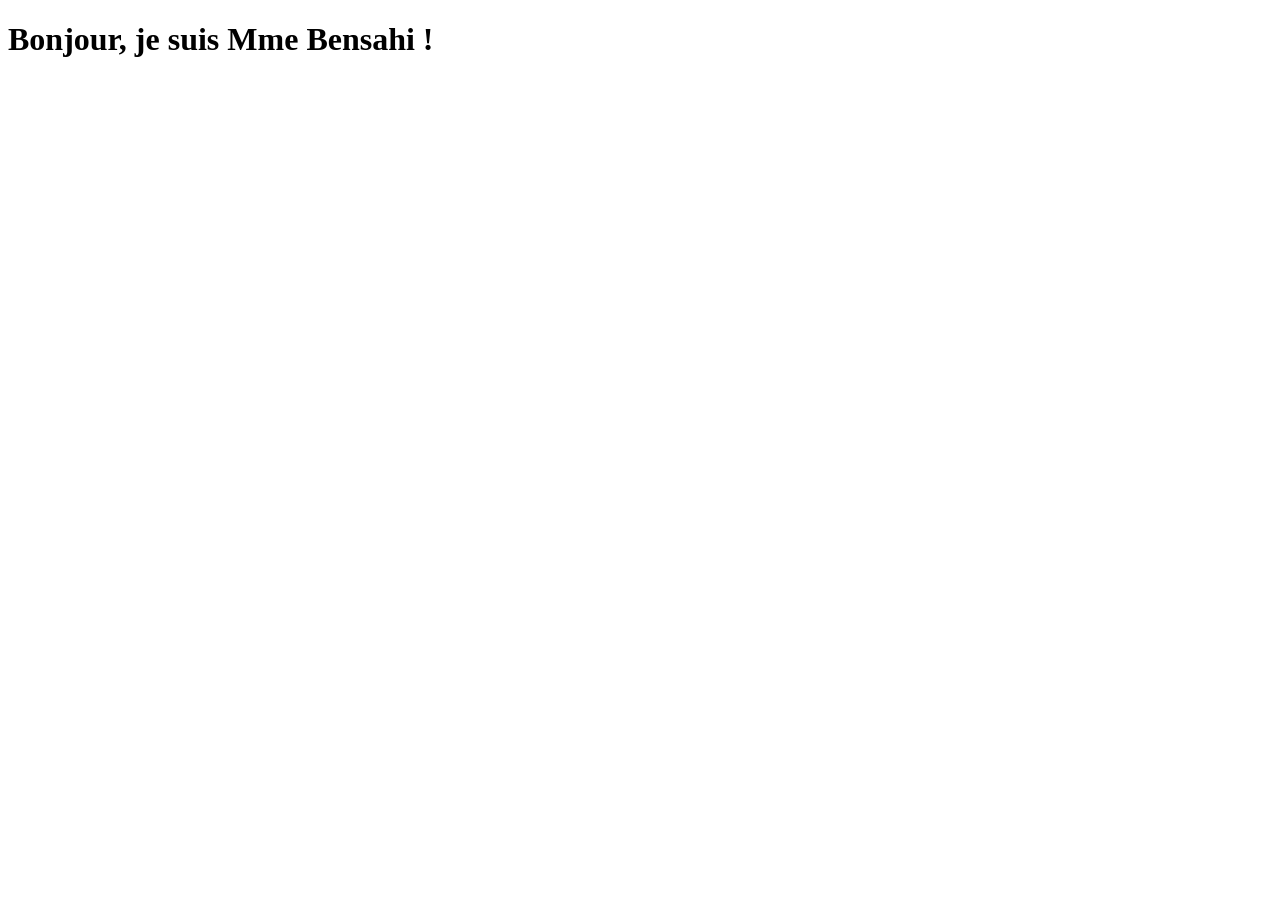
==== index.html @ b31da46d "Ajout du squelette HTML" ====
<!DOCTYPE html>
<html lang="fr">
<head>
    <meta charset="UTF-8">
    <link rel="stylesheet" href="style.css">
    <meta name="viewport" content="width=device-width, initial-scale=1.0">
    <title>Cabinet professeur Bensahi</title>
</head>
<body>
    
    <h1>Bonjour, je suis Mme Bensahi !</h1>

</body>
</html>
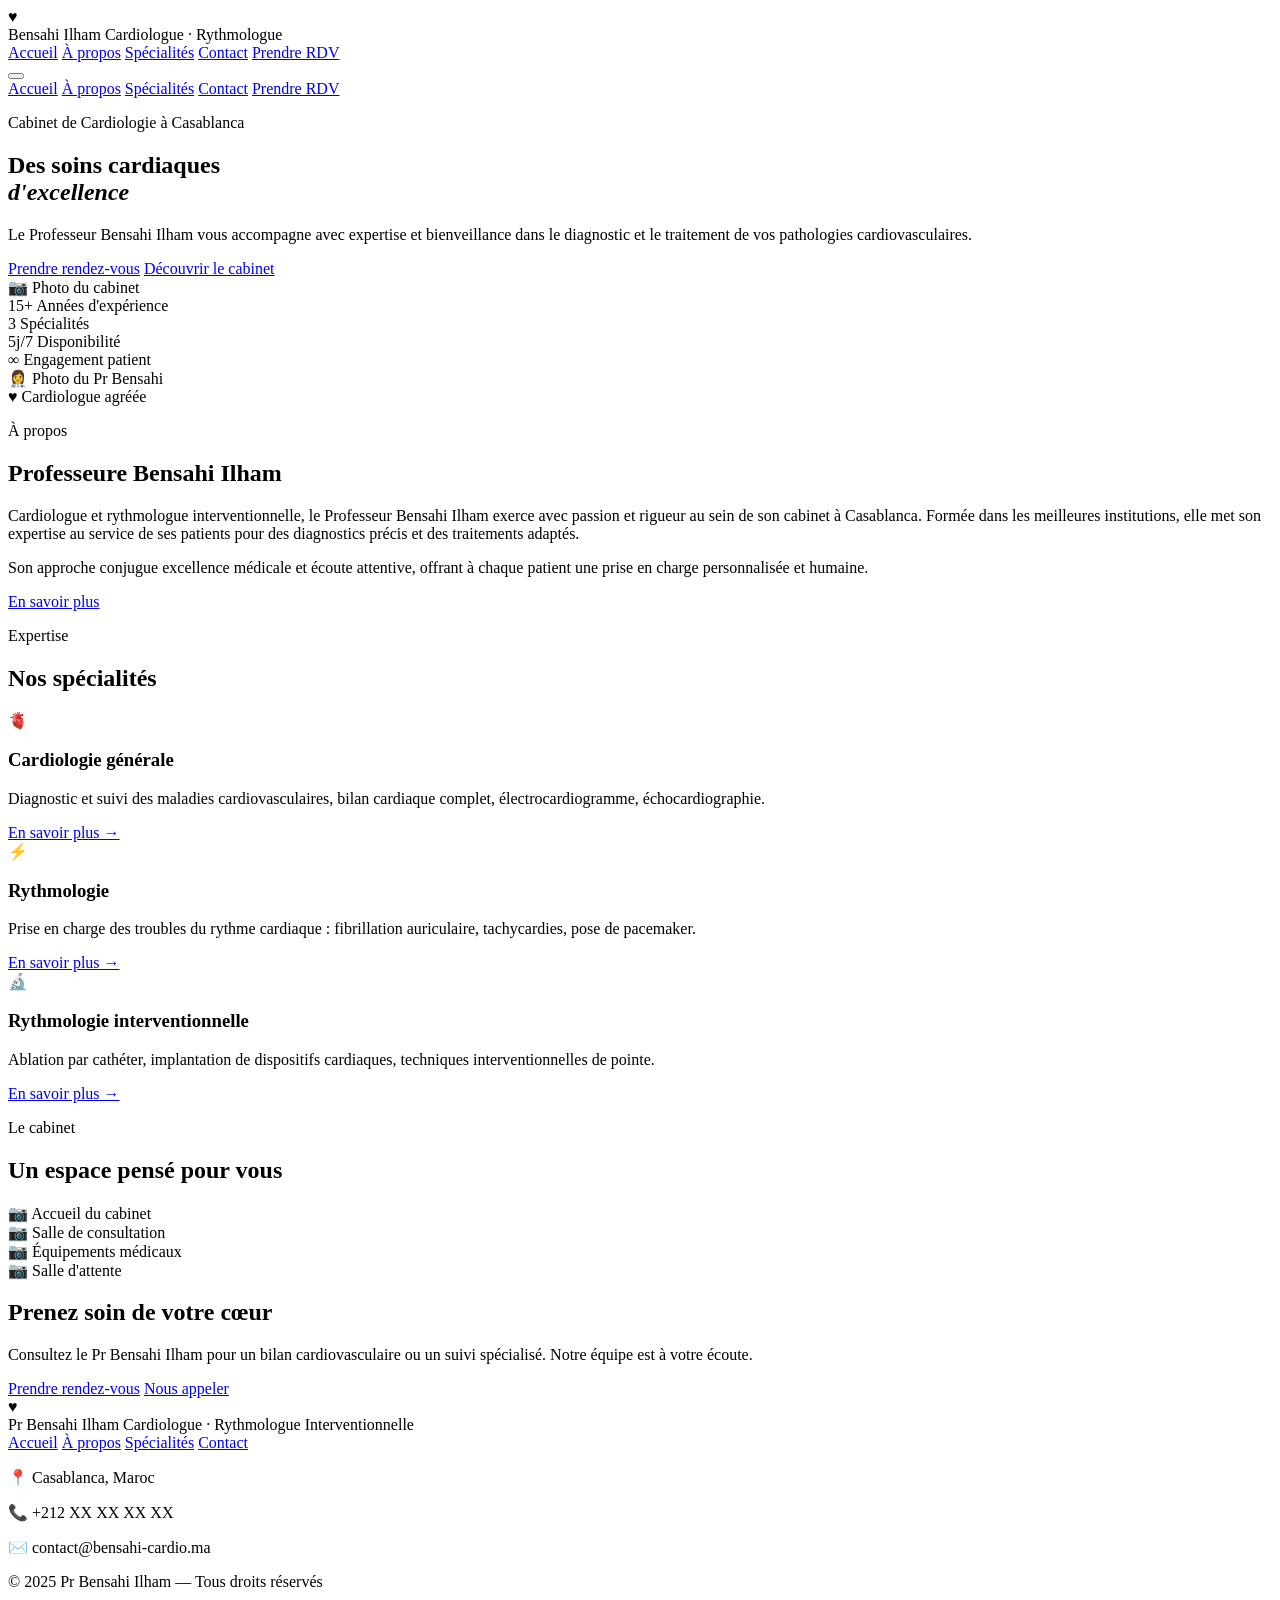
==== commit 1ed05570: "Création complète du HTML" ====
--- a/index.html
+++ b/index.html
@@ -2,13 +2,193 @@
 <html lang="fr">
 <head>
     <meta charset="UTF-8">
+    <meta name="viewport" content="width=device-width, initial-scale=1.0">
+    <title>Bensahi Ilham — Cardiologue Rythmologue</title>
     <link rel="stylesheet" href="style.css">
-    <meta name="viewport" content="width=device-width, initial-scale=1.0">
-    <title>Cabinet professeur Bensahi</title>
+    <link href="https://fonts.googleapis.com/css2?family=Cormorant+Garamond:wght@300;400;500;600&family=Inter:wght@300;400;500&display=swap" rel="stylesheet">
 </head>
 <body>
-    
-    <h1>Bonjour, je suis Mme Bensahi !</h1>
 
+    <header class="header" id="header">
+        <div class="nav-container">
+            <div class="logo">
+                <span class="logo-icon">♥</span>
+                <div class="logo-text">
+                    <span class="logo-title">Bensahi Ilham</span>
+                    <span class="logo-subtitle">Cardiologue · Rythmologue</span>
+                </div>
+            </div>
+            <nav class="nav">
+                <a href="index.html" class="nav-link active">Accueil</a>
+                <a href="a-propos.html" class="nav-link">À propos</a>
+                <a href="specialites.html" class="nav-link">Spécialités</a>
+                <a href="contact.html" class="nav-link">Contact</a>
+                <a href="contact.html" class="nav-btn">Prendre RDV</a>
+            </nav>
+            <button class="burger" id="burger" aria-label="Menu">
+                <span></span><span></span><span></span>
+            </button>
+        </div>
+        <div class="mobile-menu" id="mobileMenu">
+            <a href="index.html" class="mobile-link">Accueil</a>
+            <a href="a-propos.html" class="mobile-link">À propos</a>
+            <a href="specialites.html" class="mobile-link">Spécialités</a>
+            <a href="contact.html" class="mobile-link">Contact</a>
+            <a href="contact.html" class="mobile-link mobile-rdv">Prendre RDV</a>
+        </div>
+    </header>
+
+    <section class="hero">
+        <div class="hero-content">
+            <p class="hero-eyebrow">Cabinet de Cardiologie à Casablanca</p>
+            <h1 class="hero-title">Des soins cardiaques<br><em>d'excellence</em></h1>
+            <p class="hero-desc">Le Professeur Bensahi Ilham vous accompagne avec expertise et bienveillance dans le diagnostic et le traitement de vos pathologies cardiovasculaires.</p>
+            <div class="hero-actions">
+                <a href="contact.html" class="btn-primary">Prendre rendez-vous</a>
+                <a href="a-propos.html" class="btn-secondary">Découvrir le cabinet</a>
+            </div>
+        </div>
+        <div class="hero-visual">
+            <div class="img-placeholder hero-placeholder">
+                <span class="placeholder-icon">📷</span>
+                <span>Photo du cabinet</span>
+            </div>
+        </div>
+    </section>
+
+    <section class="stats">
+        <div class="stats-container">
+            <div class="stat-item">
+                <span class="stat-number">15+</span>
+                <span class="stat-label">Années d'expérience</span>
+            </div>
+            <div class="stat-divider"></div>
+            <div class="stat-item">
+                <span class="stat-number">3</span>
+                <span class="stat-label">Spécialités</span>
+            </div>
+            <div class="stat-divider"></div>
+            <div class="stat-item">
+                <span class="stat-number">5j/7</span>
+                <span class="stat-label">Disponibilité</span>
+            </div>
+            <div class="stat-divider"></div>
+            <div class="stat-item">
+                <span class="stat-number">∞</span>
+                <span class="stat-label">Engagement patient</span>
+            </div>
+        </div>
+    </section>
+
+    <section class="about-preview">
+        <div class="about-img">
+            <div class="img-placeholder portrait-placeholder">
+                <span class="placeholder-icon">👩‍⚕️</span>
+                <span>Photo du Pr Bensahi</span>
+            </div>
+            <div class="about-badge">
+                <span class="badge-icon">♥</span>
+                <span>Cardiologue agréée</span>
+            </div>
+        </div>
+        <div class="about-content">
+            <p class="section-eyebrow">À propos</p>
+            <h2 class="section-title">Professeure Bensahi Ilham</h2>
+            <p class="about-text">Cardiologue et rythmologue interventionnelle, le Professeur Bensahi Ilham exerce avec passion et rigueur au sein de son cabinet à Casablanca. Formée dans les meilleures institutions, elle met son expertise au service de ses patients pour des diagnostics précis et des traitements adaptés.</p>
+            <p class="about-text">Son approche conjugue excellence médicale et écoute attentive, offrant à chaque patient une prise en charge personnalisée et humaine.</p>
+            <a href="a-propos.html" class="btn-primary">En savoir plus</a>
+        </div>
+    </section>
+
+    <section class="specialites-preview">
+        <div class="section-header">
+            <p class="section-eyebrow">Expertise</p>
+            <h2 class="section-title">Nos spécialités</h2>
+        </div>
+        <div class="cards-grid">
+            <div class="card">
+                <div class="card-icon">🫀</div>
+                <h3 class="card-title">Cardiologie générale</h3>
+                <p class="card-text">Diagnostic et suivi des maladies cardiovasculaires, bilan cardiaque complet, électrocardiogramme, échocardiographie.</p>
+                <a href="specialites.html" class="card-link">En savoir plus →</a>
+            </div>
+            <div class="card card-featured">
+                <div class="card-icon">⚡</div>
+                <h3 class="card-title">Rythmologie</h3>
+                <p class="card-text">Prise en charge des troubles du rythme cardiaque : fibrillation auriculaire, tachycardies, pose de pacemaker.</p>
+                <a href="specialites.html" class="card-link">En savoir plus →</a>
+            </div>
+            <div class="card">
+                <div class="card-icon">🔬</div>
+                <h3 class="card-title">Rythmologie interventionnelle</h3>
+                <p class="card-text">Ablation par cathéter, implantation de dispositifs cardiaques, techniques interventionnelles de pointe.</p>
+                <a href="specialites.html" class="card-link">En savoir plus →</a>
+            </div>
+        </div>
+    </section>
+
+    <section class="galerie">
+        <div class="section-header">
+            <p class="section-eyebrow">Le cabinet</p>
+            <h2 class="section-title">Un espace pensé pour vous</h2>
+        </div>
+        <div class="galerie-grid">
+            <div class="img-placeholder gal-main">
+                <span class="placeholder-icon">📷</span>
+                <span>Accueil du cabinet</span>
+            </div>
+            <div class="img-placeholder gal-small">
+                <span class="placeholder-icon">📷</span>
+                <span>Salle de consultation</span>
+            </div>
+            <div class="img-placeholder gal-small">
+                <span class="placeholder-icon">📷</span>
+                <span>Équipements médicaux</span>
+            </div>
+            <div class="img-placeholder gal-small">
+                <span class="placeholder-icon">📷</span>
+                <span>Salle d'attente</span>
+            </div>
+        </div>
+    </section>
+
+    <section class="cta-section">
+        <div class="cta-content">
+            <h2 class="cta-title">Prenez soin de votre cœur</h2>
+            <p class="cta-text">Consultez le Pr Bensahi Ilham pour un bilan cardiovasculaire ou un suivi spécialisé. Notre équipe est à votre écoute.</p>
+            <div class="cta-actions">
+                <a href="contact.html" class="btn-primary">Prendre rendez-vous</a>
+                <a href="tel:+212XXXXXXXX" class="btn-outline">Nous appeler</a>
+            </div>
+        </div>
+    </section>
+
+    <footer class="footer">
+        <div class="footer-container">
+            <div class="footer-brand">
+                <span class="logo-icon">♥</span>
+                <div>
+                    <span class="footer-title">Pr Bensahi Ilham</span>
+                    <span class="footer-subtitle">Cardiologue · Rythmologue Interventionnelle</span>
+                </div>
+            </div>
+            <div class="footer-links">
+                <a href="index.html">Accueil</a>
+                <a href="a-propos.html">À propos</a>
+                <a href="specialites.html">Spécialités</a>
+                <a href="contact.html">Contact</a>
+            </div>
+            <div class="footer-contact">
+                <p>📍 Casablanca, Maroc</p>
+                <p>📞 +212 XX XX XX XX</p>
+                <p>✉️ contact@bensahi-cardio.ma</p>
+            </div>
+        </div>
+        <div class="footer-bottom">
+            <p>© 2025 Pr Bensahi Ilham — Tous droits réservés</p>
+        </div>
+    </footer>
+
+    <script src="script.js"></script>
 </body>
 </html>
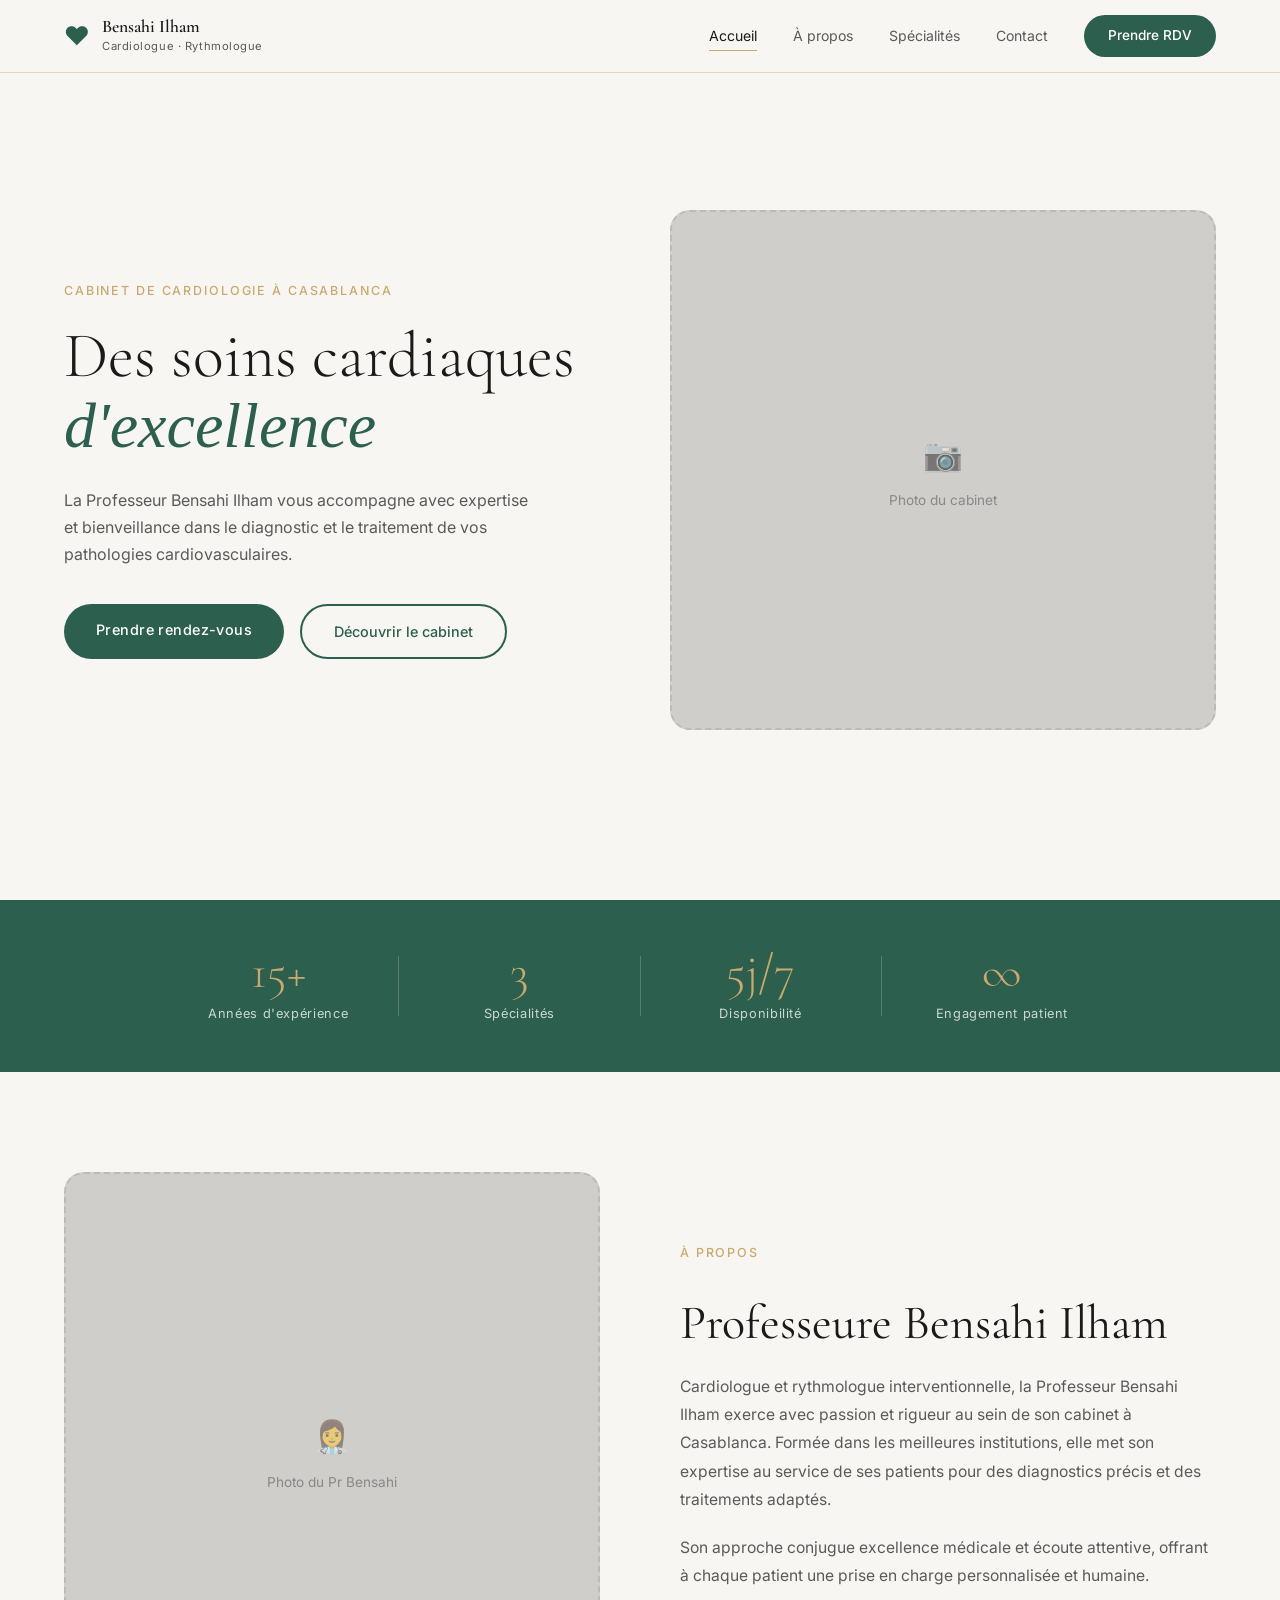
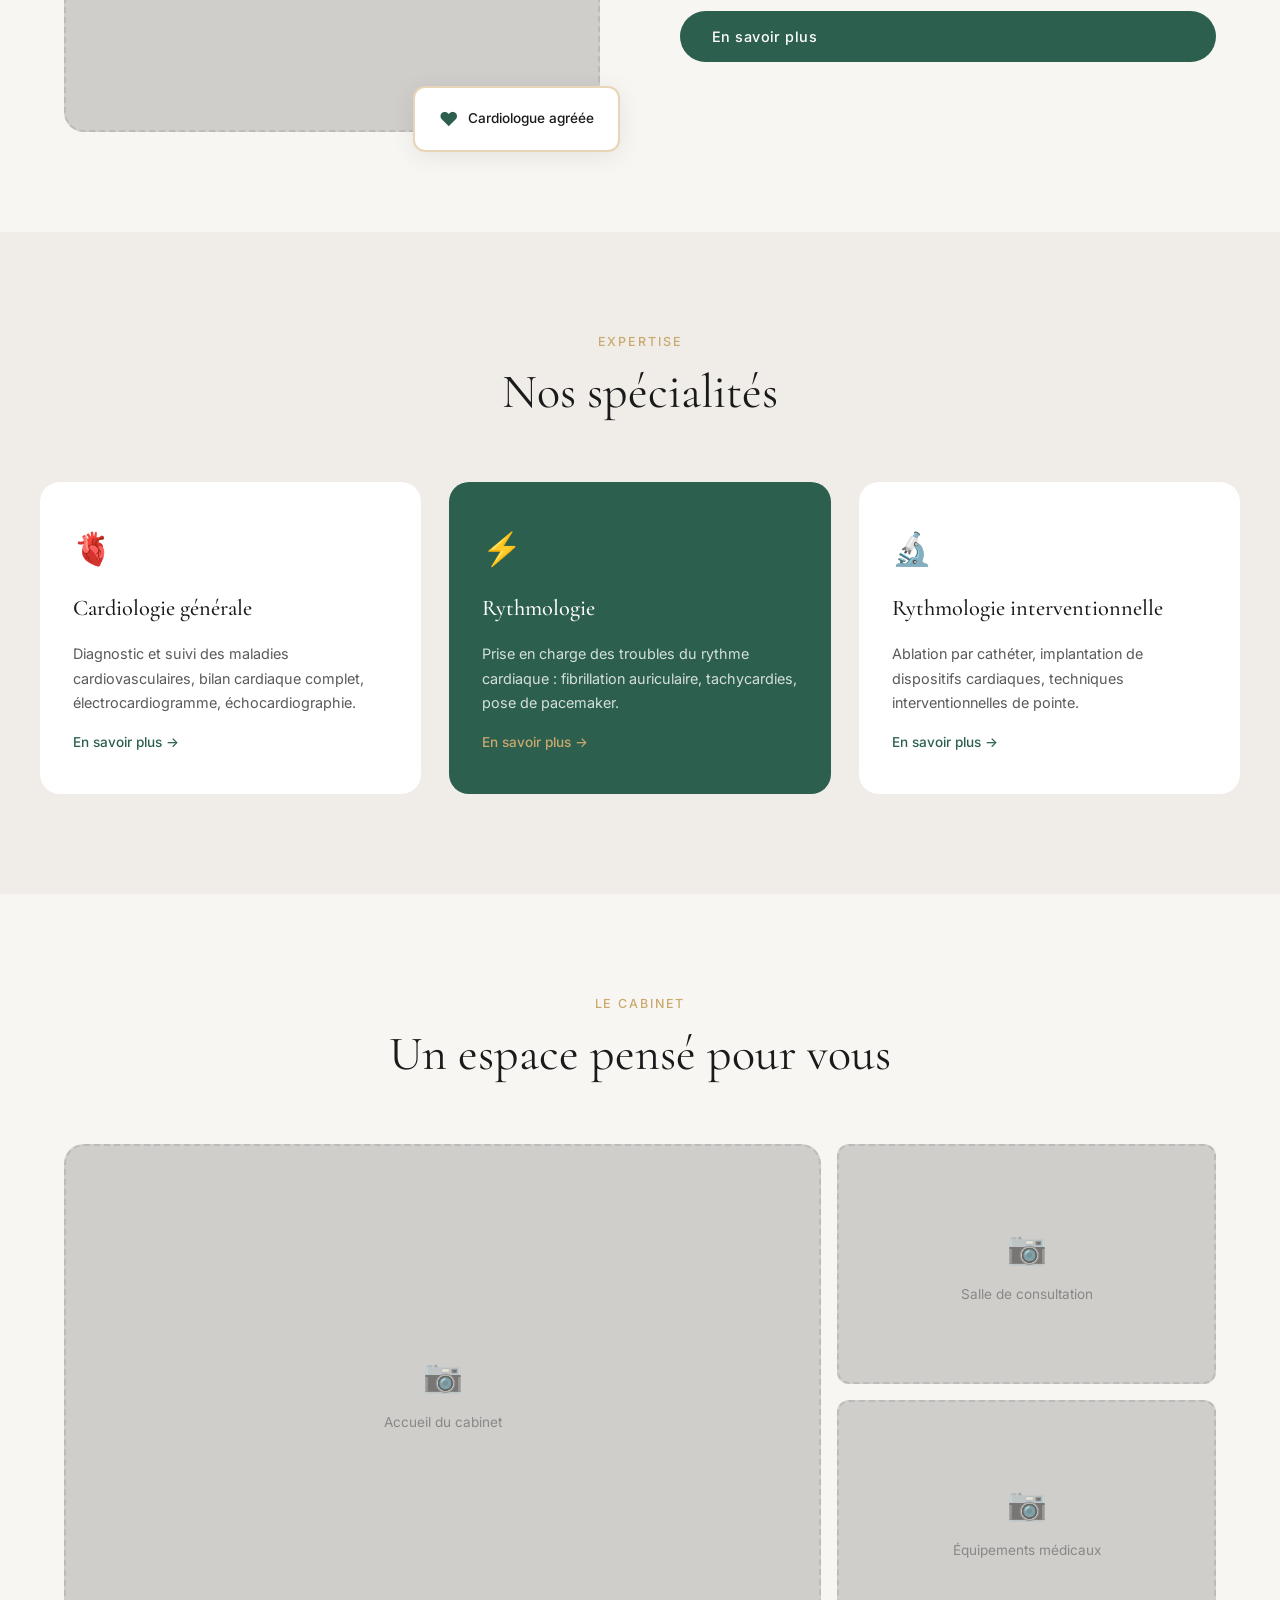
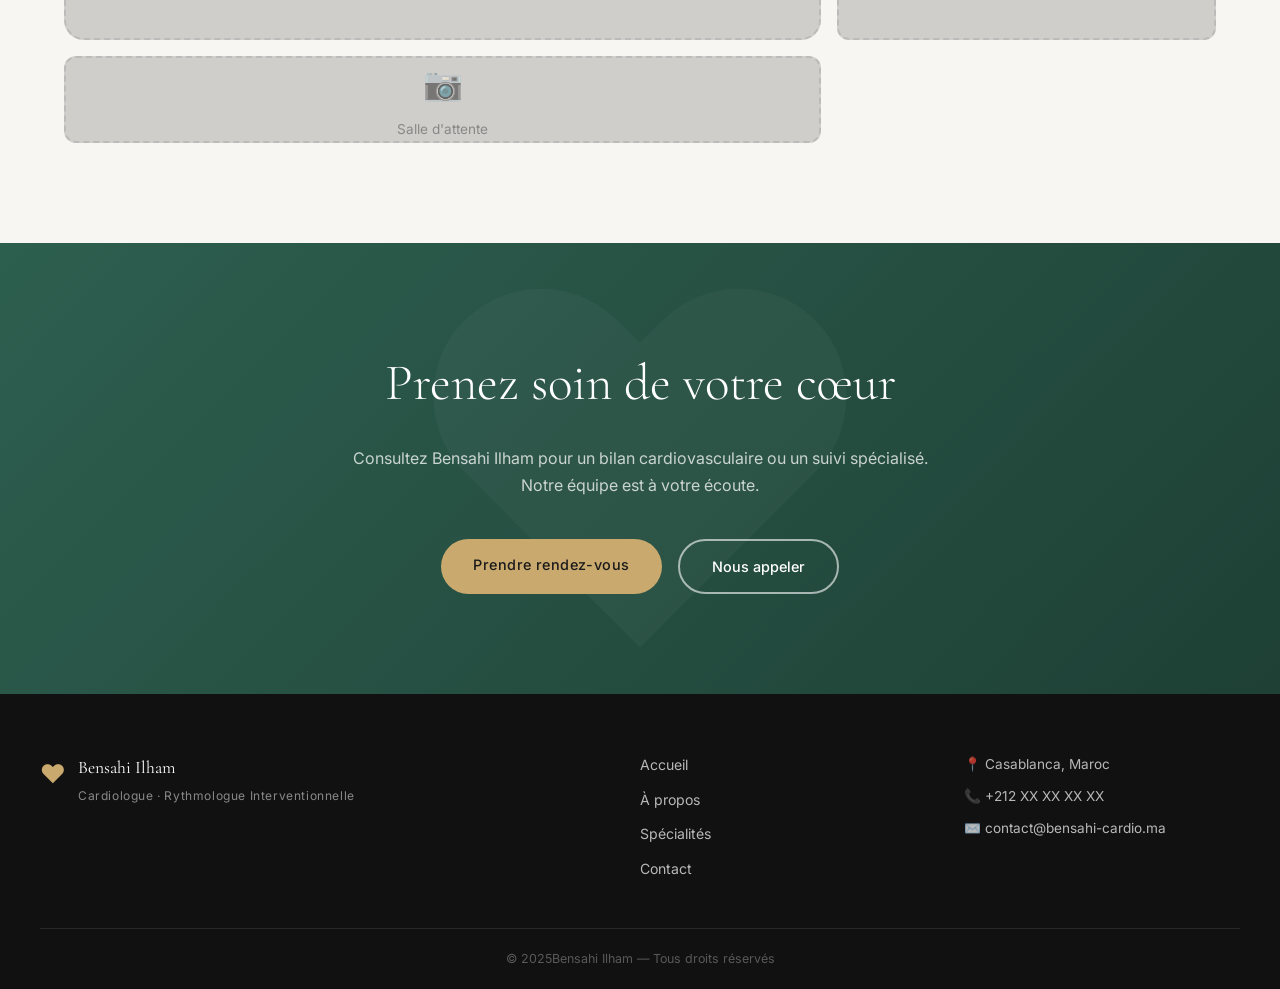
==== commit 2b9426e4: "Correction des fautes" ====
--- a/index.html
+++ b/index.html
@@ -42,7 +42,7 @@
         <div class="hero-content">
             <p class="hero-eyebrow">Cabinet de Cardiologie à Casablanca</p>
             <h1 class="hero-title">Des soins cardiaques<br><em>d'excellence</em></h1>
-            <p class="hero-desc">Le Professeur Bensahi Ilham vous accompagne avec expertise et bienveillance dans le diagnostic et le traitement de vos pathologies cardiovasculaires.</p>
+            <p class="hero-desc">La Professeur Bensahi Ilham vous accompagne avec expertise et bienveillance dans le diagnostic et le traitement de vos pathologies cardiovasculaires.</p>
             <div class="hero-actions">
                 <a href="contact.html" class="btn-primary">Prendre rendez-vous</a>
                 <a href="a-propos.html" class="btn-secondary">Découvrir le cabinet</a>
@@ -94,7 +94,7 @@
         <div class="about-content">
             <p class="section-eyebrow">À propos</p>
             <h2 class="section-title">Professeure Bensahi Ilham</h2>
-            <p class="about-text">Cardiologue et rythmologue interventionnelle, le Professeur Bensahi Ilham exerce avec passion et rigueur au sein de son cabinet à Casablanca. Formée dans les meilleures institutions, elle met son expertise au service de ses patients pour des diagnostics précis et des traitements adaptés.</p>
+            <p class="about-text">Cardiologue et rythmologue interventionnelle, la Professeur Bensahi Ilham exerce avec passion et rigueur au sein de son cabinet à Casablanca. Formée dans les meilleures institutions, elle met son expertise au service de ses patients pour des diagnostics précis et des traitements adaptés.</p>
             <p class="about-text">Son approche conjugue excellence médicale et écoute attentive, offrant à chaque patient une prise en charge personnalisée et humaine.</p>
             <a href="a-propos.html" class="btn-primary">En savoir plus</a>
         </div>
@@ -155,7 +155,7 @@
     <section class="cta-section">
         <div class="cta-content">
             <h2 class="cta-title">Prenez soin de votre cœur</h2>
-            <p class="cta-text">Consultez le Pr Bensahi Ilham pour un bilan cardiovasculaire ou un suivi spécialisé. Notre équipe est à votre écoute.</p>
+            <p class="cta-text">Consultez Bensahi Ilham pour un bilan cardiovasculaire ou un suivi spécialisé. Notre équipe est à votre écoute.</p>
             <div class="cta-actions">
                 <a href="contact.html" class="btn-primary">Prendre rendez-vous</a>
                 <a href="tel:+212XXXXXXXX" class="btn-outline">Nous appeler</a>
@@ -168,7 +168,7 @@
             <div class="footer-brand">
                 <span class="logo-icon">♥</span>
                 <div>
-                    <span class="footer-title">Pr Bensahi Ilham</span>
+                    <span class="footer-title">Bensahi Ilham</span>
                     <span class="footer-subtitle">Cardiologue · Rythmologue Interventionnelle</span>
                 </div>
             </div>
@@ -185,7 +185,7 @@
             </div>
         </div>
         <div class="footer-bottom">
-            <p>© 2025 Pr Bensahi Ilham — Tous droits réservés</p>
+            <p>© 2025Bensahi Ilham — Tous droits réservés</p>
         </div>
     </footer>
 
--- a/style.css
+++ b/style.css
@@ -0,0 +1,784 @@
+:root {
+    --blanc: #F8F6F2;
+    --vert: #2D5F4F;
+    --vert-clair: #3D7A66;
+    --or: #C9A96E;
+    --or-clair: #E8D5B7;
+    --bois: #D4B896;
+    --texte: #1A1A1A;
+    --texte-doux: #5A5A5A;
+    --gris-placeholder: #D0CECA;
+    --blanc-pur: #FFFFFF;
+
+    --font-display: 'Cormorant Garamond', Georgia, serif;
+    --font-body: 'Inter', sans-serif;
+
+    --radius: 12px;
+    --radius-lg: 20px;
+    --shadow: 0 4px 24px rgba(0,0,0,0.08);
+    --shadow-lg: 0 8px 40px rgba(0,0,0,0.12);
+    --transition: 0.3s ease;
+}
+
+*, *::before, *::after {
+    margin: 0;
+    padding: 0;
+    box-sizing: border-box;
+}
+
+html {
+    scroll-behavior: smooth;
+}
+
+body {
+    font-family: var(--font-body);
+    background-color: var(--blanc);
+    color: var(--texte);
+    line-height: 1.6;
+}
+
+a {
+    text-decoration: none;
+    color: inherit;
+}
+
+img {
+    max-width: 100%;
+    display: block;
+}
+
+
+.img-placeholder {
+    background-color: var(--gris-placeholder);
+    display: flex;
+    flex-direction: column;
+    align-items: center;
+    justify-content: center;
+    gap: 10px;
+    color: #888;
+    font-family: var(--font-body);
+    font-size: 0.85rem;
+    border-radius: var(--radius);
+    border: 2px dashed #bbb;
+}
+
+.placeholder-icon {
+    font-size: 2rem;
+    opacity: 0.5;
+}
+
+
+.btn-primary {
+    display: inline-block;
+    background-color: var(--vert);
+    color: var(--blanc-pur);
+    padding: 14px 32px;
+    border-radius: 50px;
+    font-family: var(--font-body);
+    font-size: 0.9rem;
+    font-weight: 500;
+    letter-spacing: 0.03em;
+    transition: background-color var(--transition), transform var(--transition);
+}
+
+.btn-primary:hover {
+    background-color: var(--vert-clair);
+    transform: translateY(-2px);
+}
+
+.btn-secondary {
+    display: inline-block;
+    color: var(--vert);
+    padding: 14px 32px;
+    border-radius: 50px;
+    font-family: var(--font-body);
+    font-size: 0.9rem;
+    font-weight: 500;
+    border: 2px solid var(--vert);
+    transition: all var(--transition);
+}
+
+.btn-secondary:hover {
+    background-color: var(--vert);
+    color: var(--blanc-pur);
+    transform: translateY(-2px);
+}
+
+.btn-outline {
+    display: inline-block;
+    color: var(--blanc-pur);
+    padding: 14px 32px;
+    border-radius: 50px;
+    font-family: var(--font-body);
+    font-size: 0.9rem;
+    font-weight: 500;
+    border: 2px solid rgba(255,255,255,0.6);
+    transition: all var(--transition);
+}
+
+.btn-outline:hover {
+    background-color: rgba(255,255,255,0.15);
+    transform: translateY(-2px);
+}
+
+
+.section-eyebrow {
+    font-family: var(--font-body);
+    font-size: 0.78rem;
+    font-weight: 500;
+    letter-spacing: 0.15em;
+    text-transform: uppercase;
+    color: var(--or);
+    margin-bottom: 12px;
+}
+
+.section-title {
+    font-family: var(--font-display);
+    font-size: clamp(2rem, 4vw, 3rem);
+    font-weight: 400;
+    color: var(--texte);
+    line-height: 1.2;
+}
+
+.section-header {
+    text-align: center;
+    margin-bottom: 60px;
+}
+
+
+.header {
+    position: fixed;
+    top: 0;
+    left: 0;
+    right: 0;
+    z-index: 100;
+    background-color: rgba(248, 246, 242, 0.95);
+    backdrop-filter: blur(10px);
+    border-bottom: 1px solid var(--or-clair);
+    transition: box-shadow var(--transition);
+}
+
+.header.scrolled {
+    box-shadow: var(--shadow);
+}
+
+.nav-container {
+    max-width: 1200px;
+    margin: 0 auto;
+    padding: 0 24px;
+    height: 72px;
+    display: flex;
+    align-items: center;
+    justify-content: space-between;
+}
+
+.logo {
+    display: flex;
+    align-items: center;
+    gap: 12px;
+}
+
+.logo-icon {
+    font-size: 1.6rem;
+    color: var(--vert);
+}
+
+.logo-text {
+    display: flex;
+    flex-direction: column;
+}
+
+.logo-title {
+    font-family: var(--font-display);
+    font-size: 1.1rem;
+    font-weight: 600;
+    color: var(--texte);
+    line-height: 1.2;
+}
+
+.logo-subtitle {
+    font-size: 0.7rem;
+    color: var(--texte-doux);
+    letter-spacing: 0.05em;
+}
+
+.nav {
+    display: flex;
+    align-items: center;
+    gap: 36px;
+}
+
+.nav-link {
+    font-size: 0.88rem;
+    font-weight: 400;
+    color: var(--texte-doux);
+    transition: color var(--transition);
+    position: relative;
+}
+
+.nav-link::after {
+    content: '';
+    position: absolute;
+    bottom: -4px;
+    left: 0;
+    right: 0;
+    height: 1px;
+    background-color: var(--or);
+    transform: scaleX(0);
+    transition: transform var(--transition);
+}
+
+.nav-link:hover,
+.nav-link.active {
+    color: var(--texte);
+}
+
+.nav-link:hover::after,
+.nav-link.active::after {
+    transform: scaleX(1);
+}
+
+.nav-btn {
+    background-color: var(--vert);
+    color: var(--blanc-pur);
+    padding: 10px 24px;
+    border-radius: 50px;
+    font-size: 0.85rem;
+    font-weight: 500;
+    transition: background-color var(--transition);
+}
+
+.nav-btn:hover {
+    background-color: var(--vert-clair);
+}
+
+.burger {
+    display: none;
+    flex-direction: column;
+    gap: 5px;
+    background: none;
+    border: none;
+    cursor: pointer;
+    padding: 4px;
+}
+
+.burger span {
+    display: block;
+    width: 24px;
+    height: 2px;
+    background-color: var(--texte);
+    border-radius: 2px;
+    transition: all var(--transition);
+}
+
+.mobile-menu {
+    display: none;
+    flex-direction: column;
+    padding: 16px 24px 24px;
+    border-top: 1px solid var(--or-clair);
+    background-color: var(--blanc);
+}
+
+.mobile-menu.open {
+    display: flex;
+}
+
+.mobile-link {
+    padding: 14px 0;
+    font-size: 1rem;
+    color: var(--texte);
+    border-bottom: 1px solid var(--or-clair);
+}
+
+.mobile-rdv {
+    margin-top: 16px;
+    background-color: var(--vert);
+    color: var(--blanc-pur) !important;
+    text-align: center;
+    padding: 14px !important;
+    border-radius: 50px;
+    border-bottom: none !important;
+}
+
+
+.hero {
+    min-height: 100vh;
+    padding: 120px 24px 80px;
+    max-width: 1200px;
+    margin: 0 auto;
+    display: grid;
+    grid-template-columns: 1fr 1fr;
+    align-items: center;
+    gap: 60px;
+}
+
+.hero-eyebrow {
+    font-family: var(--font-body);
+    font-size: 0.78rem;
+    font-weight: 500;
+    letter-spacing: 0.15em;
+    text-transform: uppercase;
+    color: var(--or);
+    margin-bottom: 20px;
+}
+
+.hero-title {
+    font-family: var(--font-display);
+    font-size: clamp(2.8rem, 5vw, 4.5rem);
+    font-weight: 300;
+    line-height: 1.1;
+    color: var(--texte);
+    margin-bottom: 24px;
+}
+
+.hero-title em {
+    font-style: italic;
+    color: var(--vert);
+}
+
+.hero-desc {
+    font-size: 1rem;
+    color: var(--texte-doux);
+    line-height: 1.7;
+    max-width: 480px;
+    margin-bottom: 36px;
+}
+
+.hero-actions {
+    display: flex;
+    gap: 16px;
+    flex-wrap: wrap;
+}
+
+.hero-visual {
+    position: relative;
+}
+
+.hero-placeholder {
+    width: 100%;
+    height: 520px;
+    border-radius: var(--radius-lg);
+}
+
+
+.stats {
+    background-color: var(--vert);
+    padding: 48px 24px;
+}
+
+.stats-container {
+    max-width: 900px;
+    margin: 0 auto;
+    display: flex;
+    align-items: center;
+    justify-content: space-between;
+    flex-wrap: wrap;
+    gap: 32px;
+}
+
+.stat-item {
+    display: flex;
+    flex-direction: column;
+    align-items: center;
+    text-align: center;
+    flex: 1;
+    min-width: 120px;
+}
+
+.stat-number {
+    font-family: var(--font-display);
+    font-size: 3rem;
+    font-weight: 300;
+    color: var(--or);
+    line-height: 1;
+}
+
+.stat-label {
+    font-size: 0.8rem;
+    color: rgba(255,255,255,0.75);
+    margin-top: 8px;
+    letter-spacing: 0.05em;
+}
+
+.stat-divider {
+    width: 1px;
+    height: 60px;
+    background-color: rgba(255,255,255,0.2);
+}
+
+
+.about-preview {
+    max-width: 1200px;
+    margin: 100px auto;
+    padding: 0 24px;
+    display: grid;
+    grid-template-columns: 1fr 1fr;
+    align-items: center;
+    gap: 80px;
+}
+
+.about-img {
+    position: relative;
+}
+
+.portrait-placeholder {
+    width: 100%;
+    height: 560px;
+    border-radius: var(--radius-lg);
+}
+
+.about-badge {
+    position: absolute;
+    bottom: -20px;
+    right: -20px;
+    background-color: var(--blanc-pur);
+    border: 2px solid var(--or-clair);
+    border-radius: var(--radius);
+    padding: 16px 24px;
+    display: flex;
+    align-items: center;
+    gap: 10px;
+    box-shadow: var(--shadow);
+    font-size: 0.85rem;
+    font-weight: 500;
+}
+
+.badge-icon {
+    font-size: 1.2rem;
+    color: var(--vert);
+}
+
+.about-content {
+    display: flex;
+    flex-direction: column;
+    gap: 20px;
+}
+
+.about-text {
+    font-size: 0.98rem;
+    color: var(--texte-doux);
+    line-height: 1.8;
+}
+
+
+.specialites-preview {
+    background-color: #F0EDE8;
+    padding: 100px 24px;
+}
+
+.specialites-preview .section-header {
+    max-width: 1200px;
+    margin: 0 auto 60px;
+    text-align: center;
+}
+
+.cards-grid {
+    max-width: 1200px;
+    margin: 0 auto;
+    display: grid;
+    grid-template-columns: repeat(3, 1fr);
+    gap: 28px;
+}
+
+.card {
+    background-color: var(--blanc-pur);
+    border-radius: var(--radius-lg);
+    padding: 40px 32px;
+    display: flex;
+    flex-direction: column;
+    gap: 16px;
+    transition: transform var(--transition), box-shadow var(--transition);
+    border: 1px solid transparent;
+}
+
+.card:hover {
+    transform: translateY(-6px);
+    box-shadow: var(--shadow-lg);
+}
+
+.card-featured {
+    background-color: var(--vert);
+    color: var(--blanc-pur);
+}
+
+.card-featured .card-text {
+    color: rgba(255,255,255,0.8);
+}
+
+.card-featured .card-link {
+    color: var(--or);
+}
+
+.card-icon {
+    font-size: 2rem;
+}
+
+.card-title {
+    font-family: var(--font-display);
+    font-size: 1.4rem;
+    font-weight: 500;
+}
+
+.card-text {
+    font-size: 0.9rem;
+    color: var(--texte-doux);
+    line-height: 1.7;
+    flex: 1;
+}
+
+.card-link {
+    font-size: 0.85rem;
+    font-weight: 500;
+    color: var(--vert);
+    transition: color var(--transition);
+}
+
+.card-link:hover {
+    color: var(--or);
+}
+
+
+.galerie {
+    max-width: 1200px;
+    margin: 100px auto;
+    padding: 0 24px;
+}
+
+.galerie-grid {
+    display: grid;
+    grid-template-columns: 2fr 1fr;
+    grid-template-rows: 240px 240px;
+    gap: 16px;
+}
+
+.gal-main {
+    grid-row: 1 / 3;
+    border-radius: var(--radius-lg);
+}
+
+.gal-small {
+    border-radius: var(--radius);
+}
+
+
+.cta-section {
+    background: linear-gradient(135deg, var(--vert) 0%, #1E4035 100%);
+    padding: 100px 24px;
+    text-align: center;
+    position: relative;
+    overflow: hidden;
+}
+
+.cta-section::before {
+    content: '♥';
+    position: absolute;
+    font-size: 30rem;
+    color: rgba(255,255,255,0.03);
+    top: 50%;
+    left: 50%;
+    transform: translate(-50%, -50%);
+    pointer-events: none;
+}
+
+.cta-content {
+    position: relative;
+    max-width: 600px;
+    margin: 0 auto;
+}
+
+.cta-title {
+    font-family: var(--font-display);
+    font-size: clamp(2rem, 4vw, 3.2rem);
+    font-weight: 300;
+    color: var(--blanc-pur);
+    margin-bottom: 20px;
+}
+
+.cta-text {
+    font-size: 1rem;
+    color: rgba(255,255,255,0.75);
+    line-height: 1.7;
+    margin-bottom: 40px;
+}
+
+.cta-actions {
+    display: flex;
+    gap: 16px;
+    justify-content: center;
+    flex-wrap: wrap;
+}
+
+.cta-section .btn-primary {
+    background-color: var(--or);
+    color: var(--texte);
+}
+
+.cta-section .btn-primary:hover {
+    background-color: var(--bois);
+}
+
+
+.footer {
+    background-color: #111;
+    color: rgba(255,255,255,0.7);
+    padding: 60px 24px 0;
+}
+
+.footer-container {
+    max-width: 1200px;
+    margin: 0 auto;
+    display: grid;
+    grid-template-columns: 2fr 1fr 1fr;
+    gap: 48px;
+    padding-bottom: 48px;
+    border-bottom: 1px solid rgba(255,255,255,0.1);
+}
+
+.footer-brand {
+    display: flex;
+    align-items: flex-start;
+    gap: 12px;
+}
+
+.footer-brand .logo-icon {
+    font-size: 1.6rem;
+    color: var(--or);
+}
+
+.footer-title {
+    display: block;
+    font-family: var(--font-display);
+    font-size: 1.1rem;
+    color: var(--blanc-pur);
+    margin-bottom: 4px;
+}
+
+.footer-subtitle {
+    display: block;
+    font-size: 0.75rem;
+    color: rgba(255,255,255,0.5);
+    letter-spacing: 0.05em;
+}
+
+.footer-links {
+    display: flex;
+    flex-direction: column;
+    gap: 12px;
+}
+
+.footer-links a {
+    font-size: 0.88rem;
+    transition: color var(--transition);
+}
+
+.footer-links a:hover {
+    color: var(--or);
+}
+
+.footer-contact {
+    display: flex;
+    flex-direction: column;
+    gap: 10px;
+    font-size: 0.85rem;
+}
+
+.footer-bottom {
+    max-width: 1200px;
+    margin: 0 auto;
+    padding: 20px 0;
+    font-size: 0.78rem;
+    text-align: center;
+    color: rgba(255,255,255,0.3);
+}
+
+
+.fade-in {
+    opacity: 0;
+    transform: translateY(24px);
+    transition: opacity 0.6s ease, transform 0.6s ease;
+}
+
+.fade-in.visible {
+    opacity: 1;
+    transform: translateY(0);
+}
+
+
+@media (max-width: 992px) {
+    .hero {
+        grid-template-columns: 1fr;
+        min-height: auto;
+        padding-top: 100px;
+        text-align: center;
+    }
+
+    .hero-desc {
+        max-width: 100%;
+    }
+
+    .hero-actions {
+        justify-content: center;
+    }
+
+    .hero-placeholder {
+        height: 320px;
+    }
+
+    .about-preview {
+        grid-template-columns: 1fr;
+        gap: 60px;
+    }
+
+    .portrait-placeholder {
+        height: 360px;
+    }
+
+    .about-badge {
+        right: 20px;
+    }
+
+    .cards-grid {
+        grid-template-columns: 1fr;
+    }
+
+    .galerie-grid {
+        grid-template-columns: 1fr;
+        grid-template-rows: auto;
+    }
+
+    .gal-main {
+        grid-row: auto;
+        height: 280px;
+    }
+
+    .gal-small {
+        height: 200px;
+    }
+
+    .footer-container {
+        grid-template-columns: 1fr;
+        gap: 32px;
+    }
+
+    .stat-divider {
+        display: none;
+    }
+
+    .stats-container {
+        justify-content: center;
+    }
+}
+
+@media (max-width: 768px) {
+    .nav {
+        display: none;
+    }
+
+    .burger {
+        display: flex;
+    }
+
+    .section-title {
+        font-size: 2rem;
+    }
+}
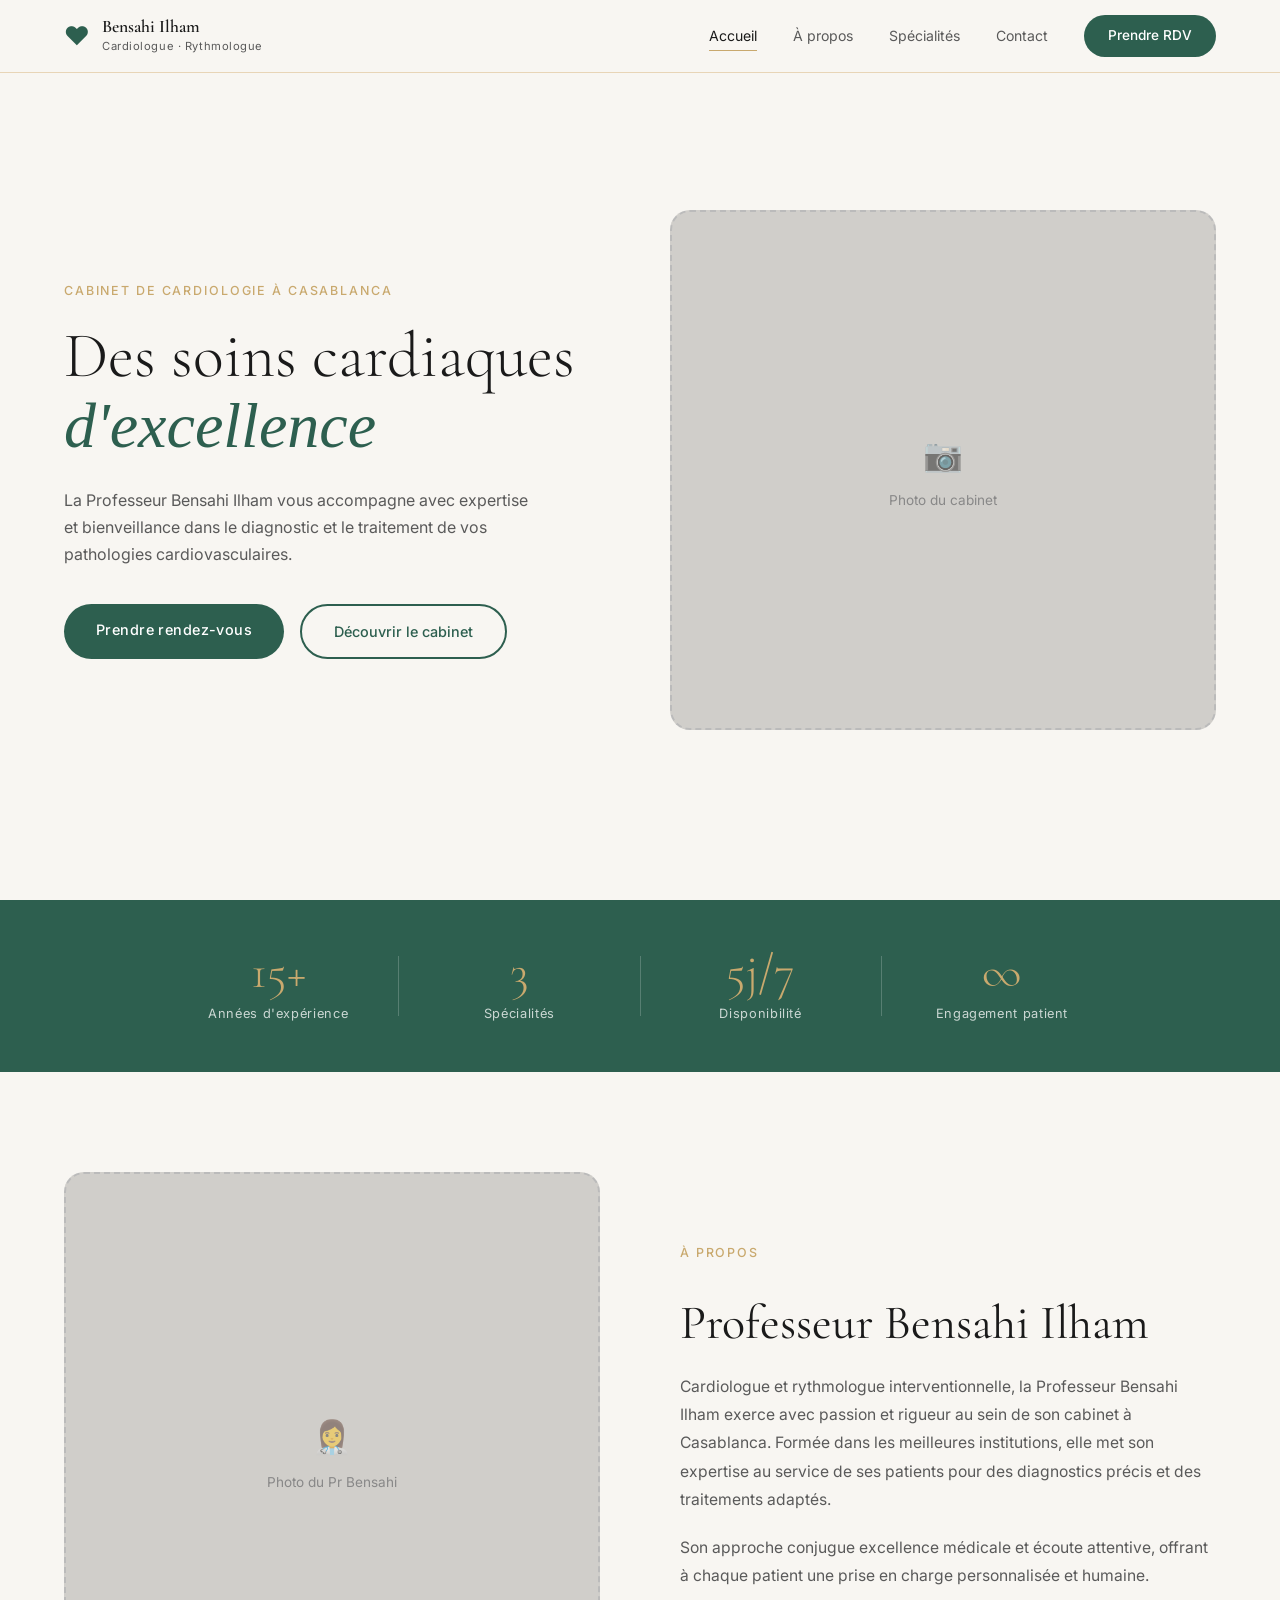
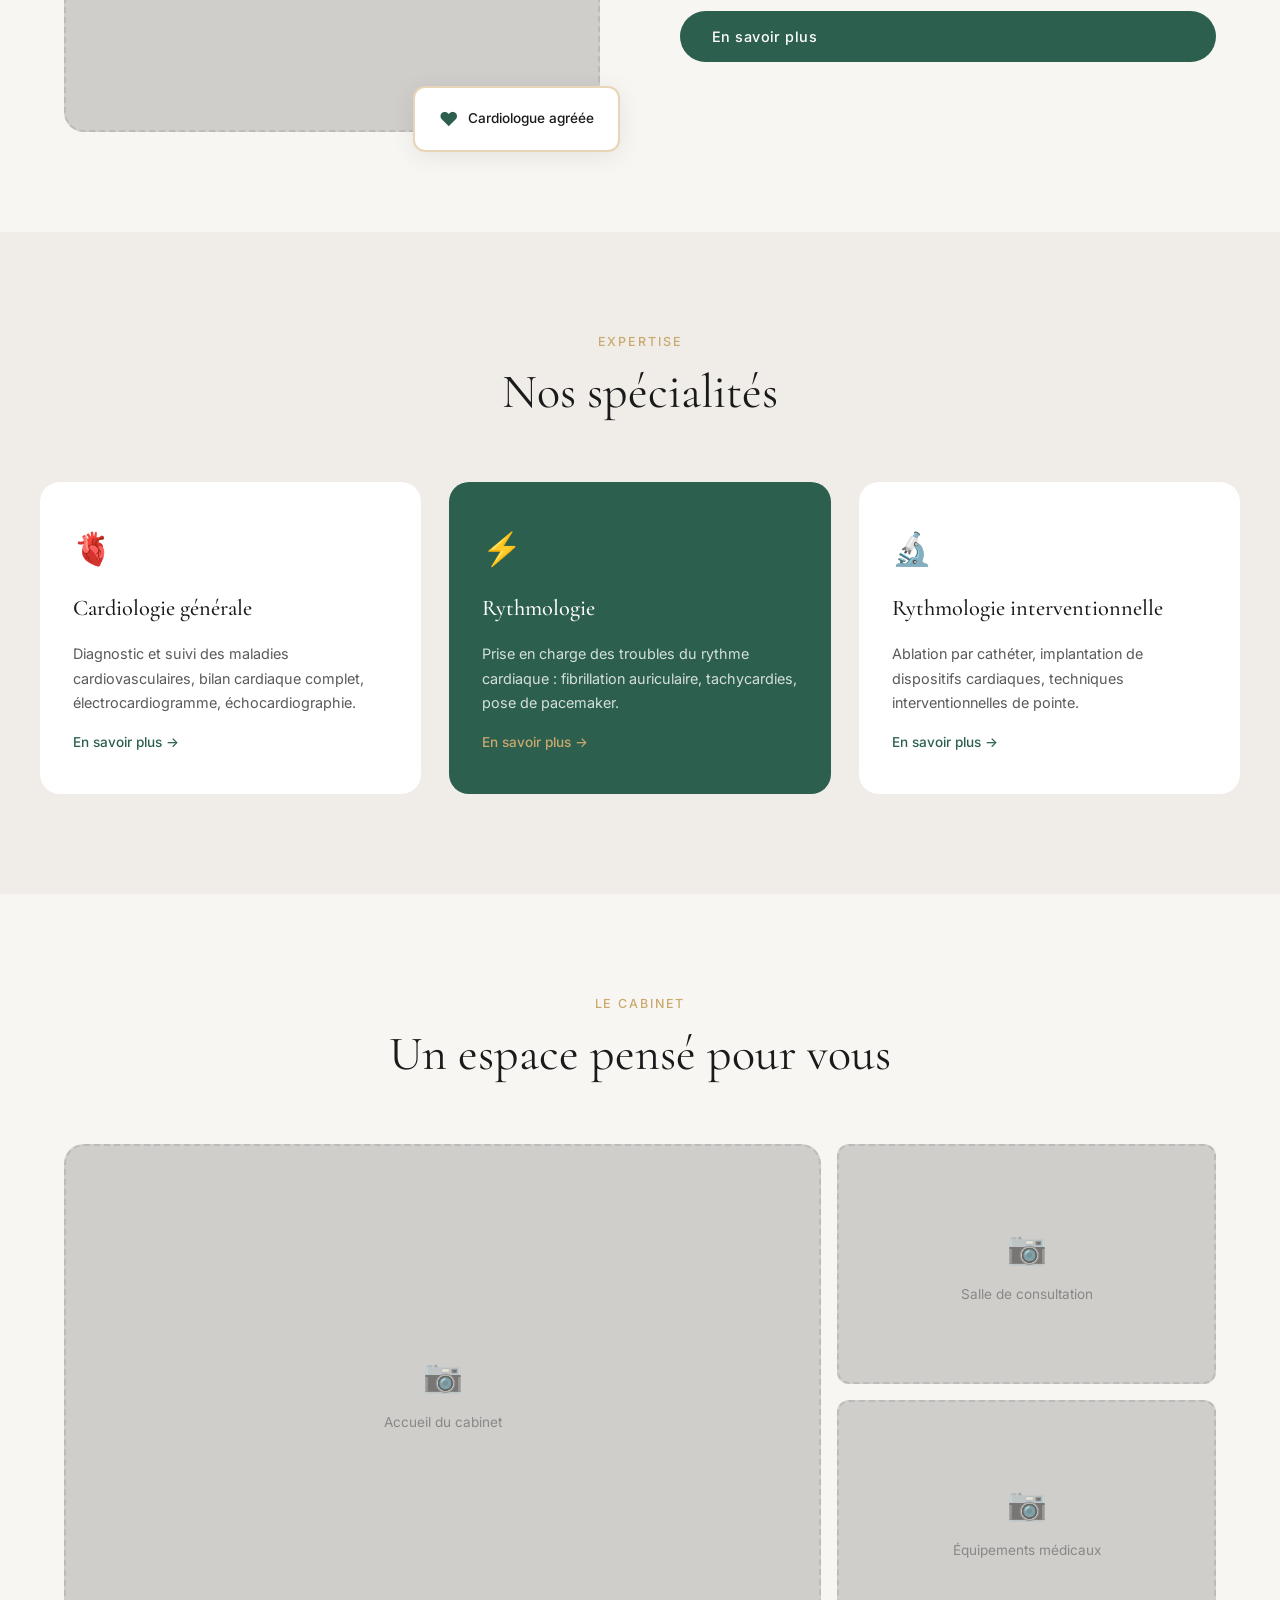
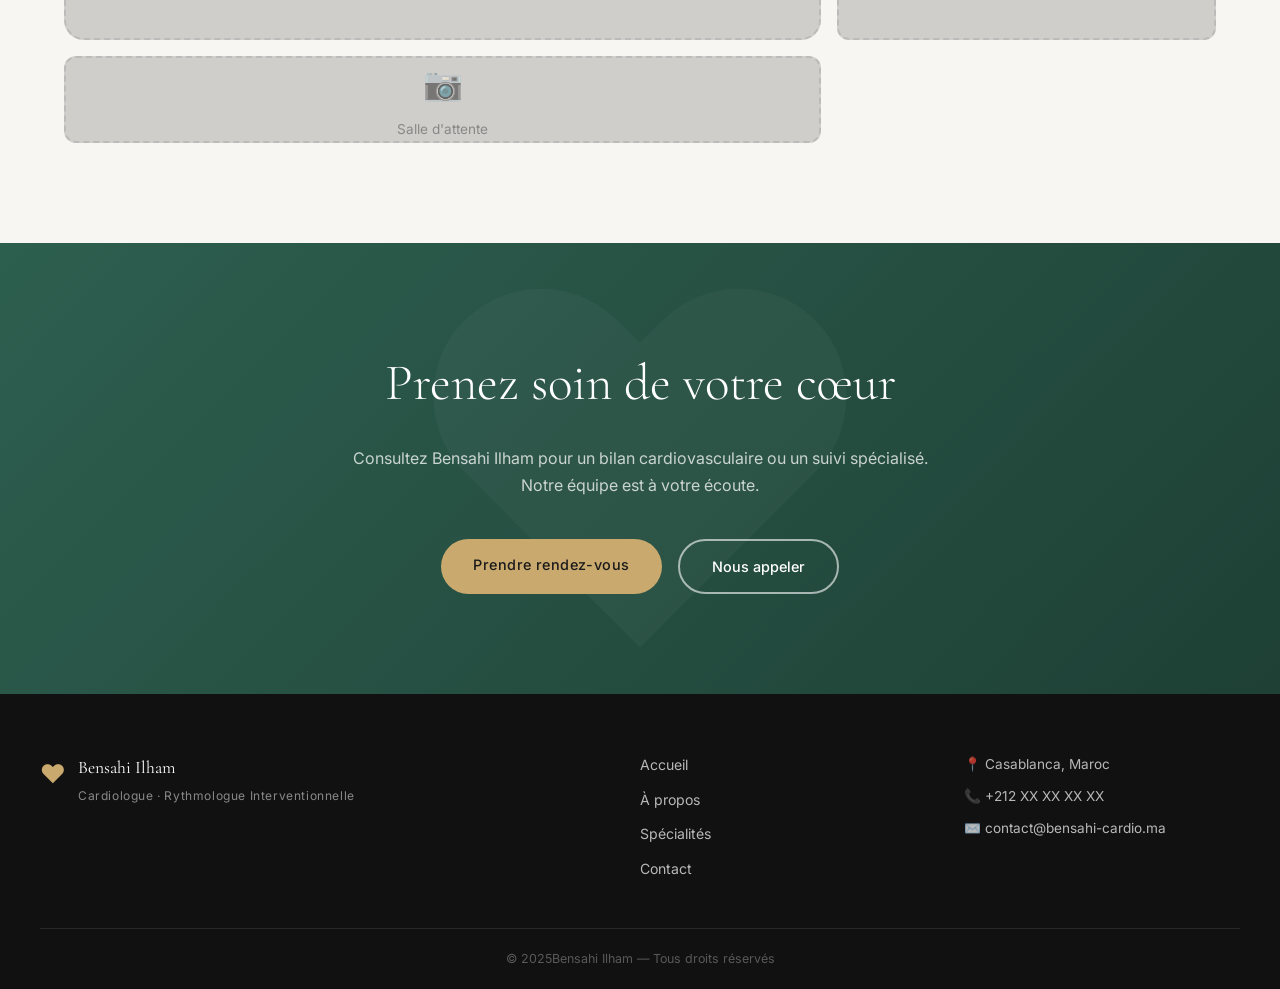
==== commit 45b46bac: "correction de faute" ====
--- a/index.html
+++ b/index.html
@@ -93,7 +93,7 @@
         </div>
         <div class="about-content">
             <p class="section-eyebrow">À propos</p>
-            <h2 class="section-title">Professeure Bensahi Ilham</h2>
+            <h2 class="section-title">Professeur Bensahi Ilham</h2>
             <p class="about-text">Cardiologue et rythmologue interventionnelle, la Professeur Bensahi Ilham exerce avec passion et rigueur au sein de son cabinet à Casablanca. Formée dans les meilleures institutions, elle met son expertise au service de ses patients pour des diagnostics précis et des traitements adaptés.</p>
             <p class="about-text">Son approche conjugue excellence médicale et écoute attentive, offrant à chaque patient une prise en charge personnalisée et humaine.</p>
             <a href="a-propos.html" class="btn-primary">En savoir plus</a>
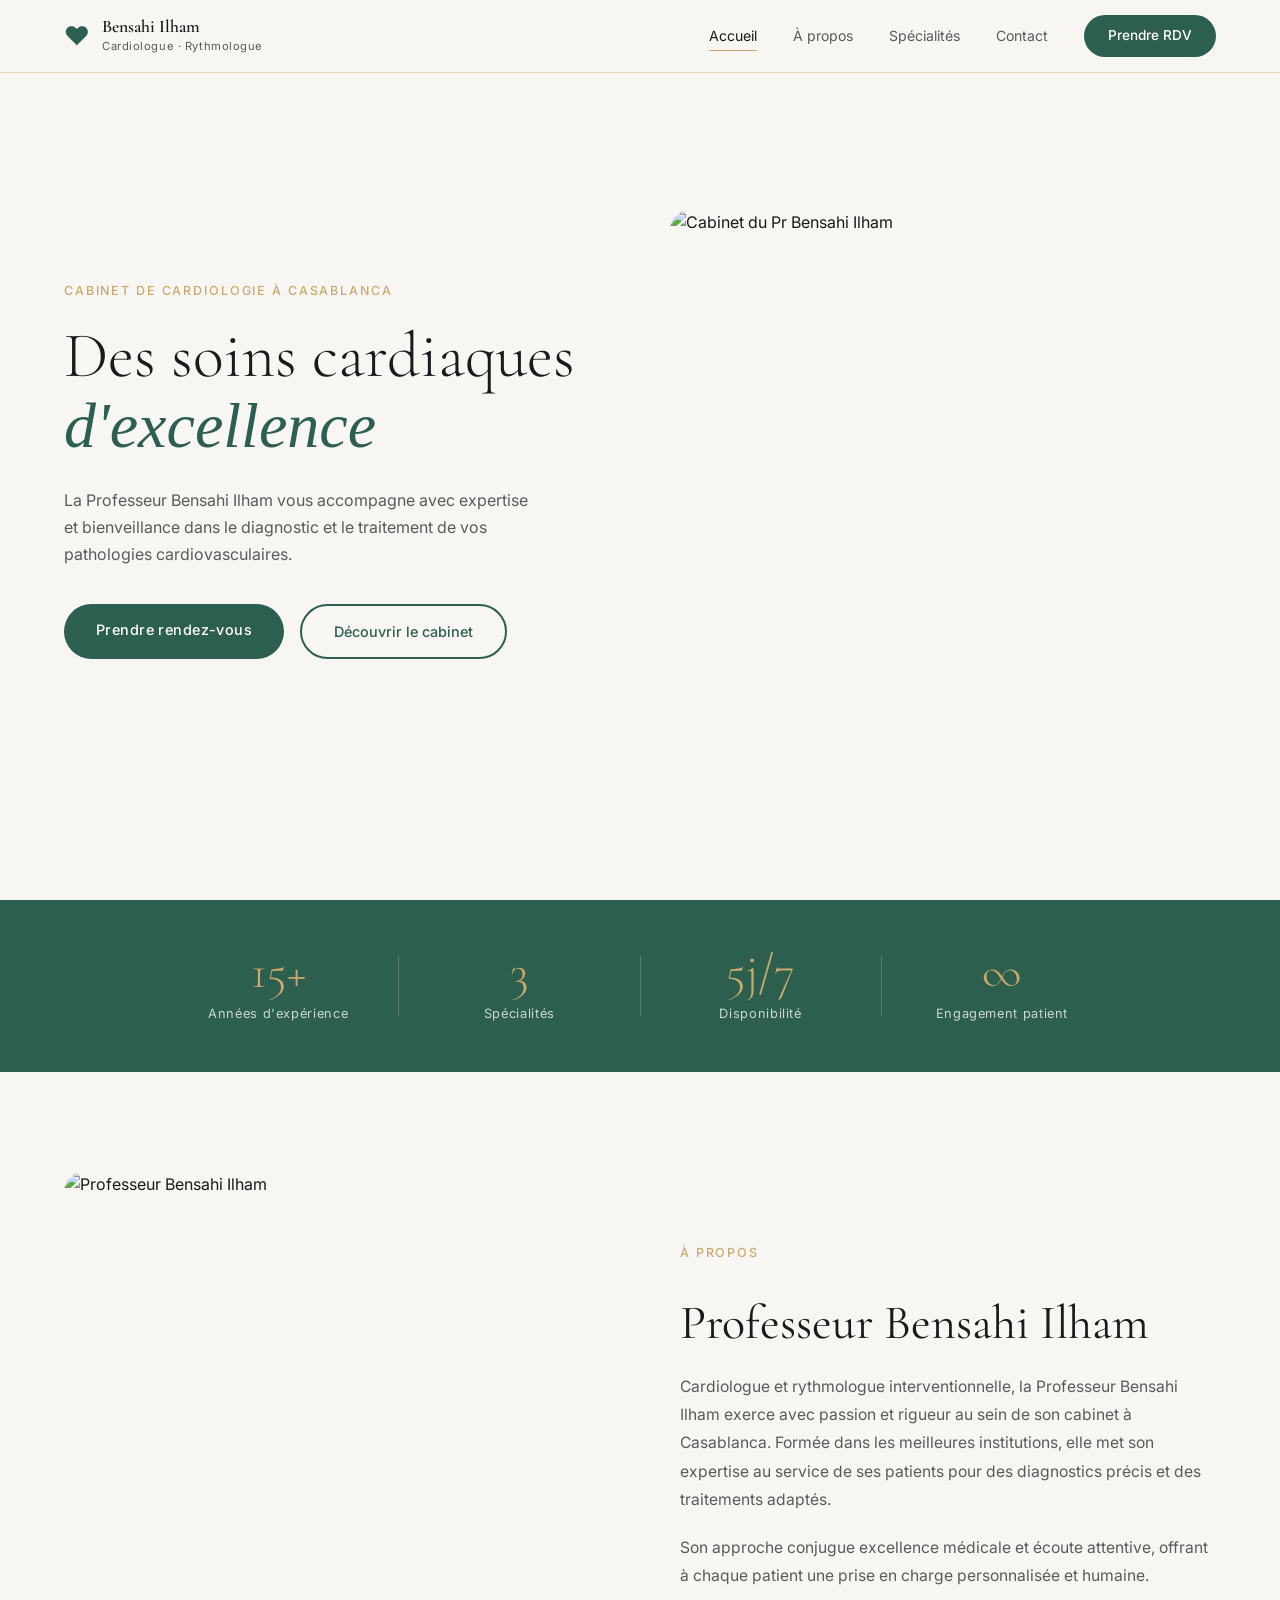
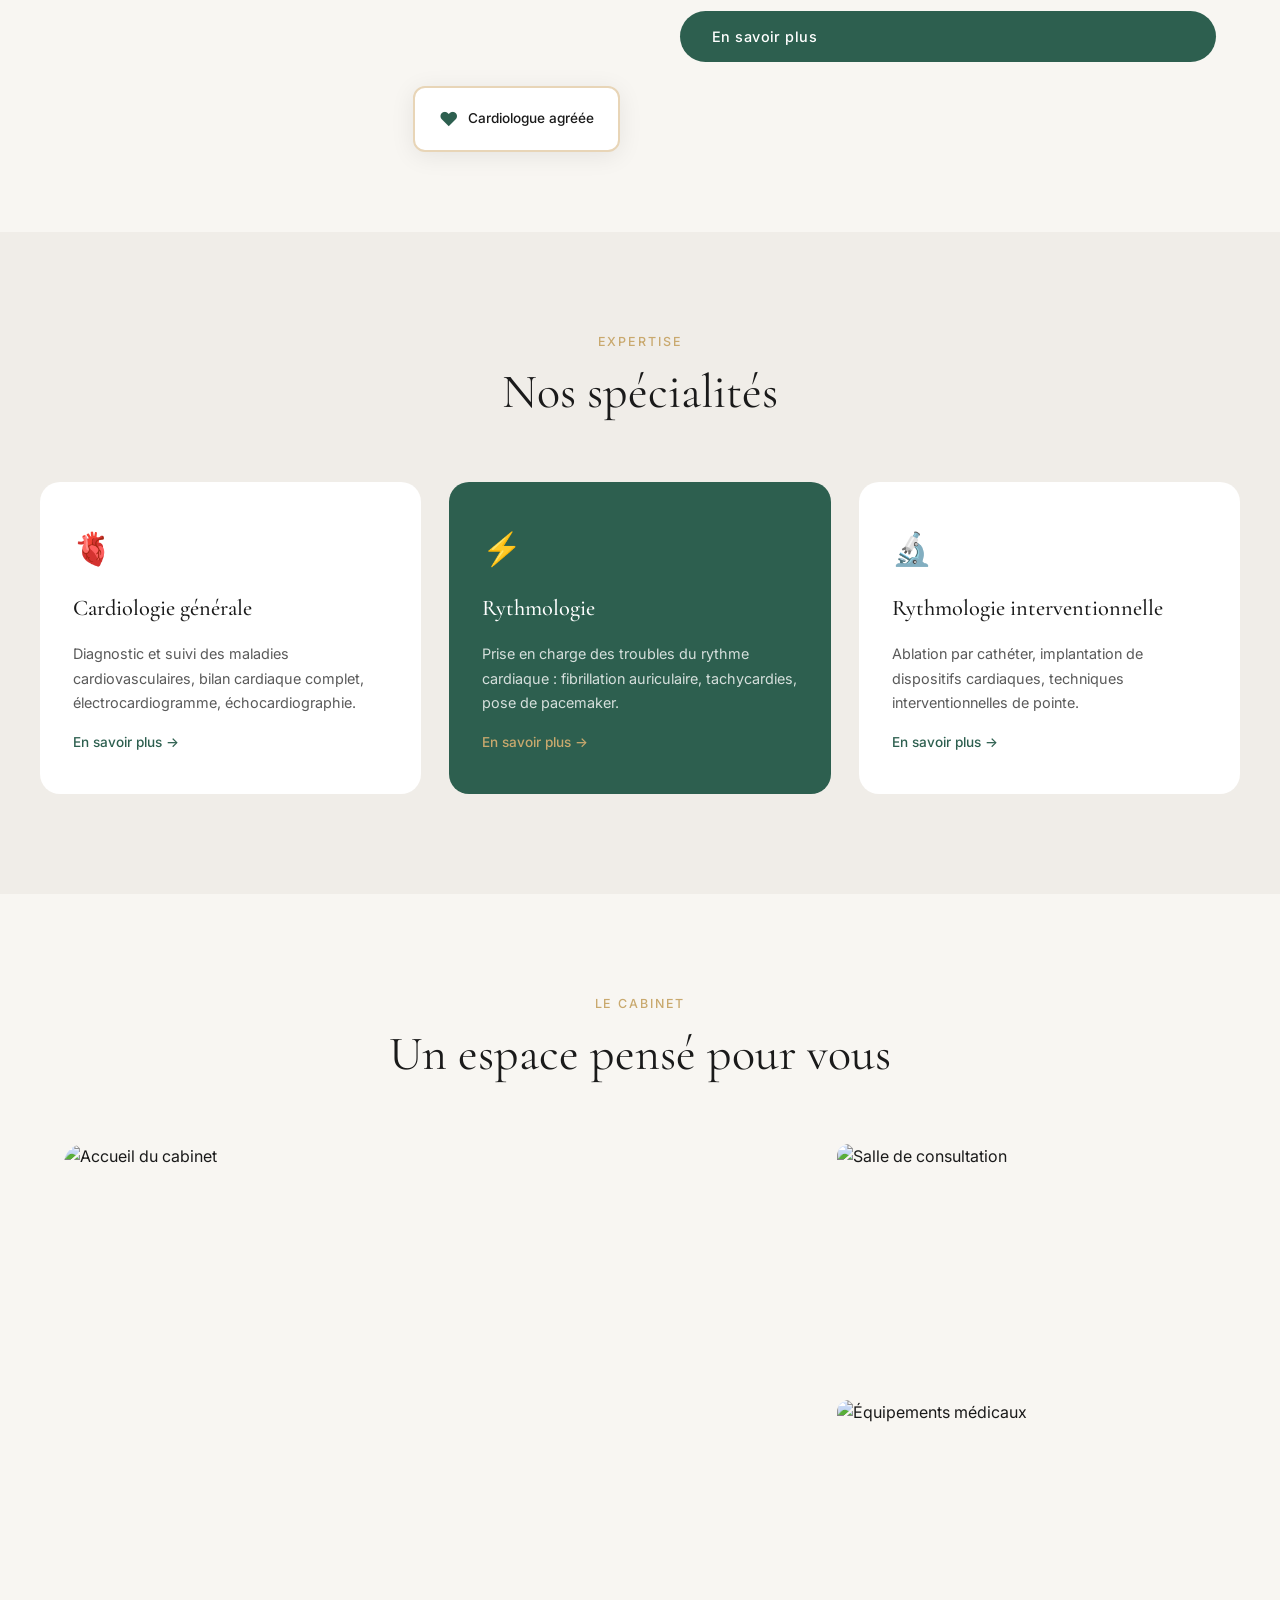
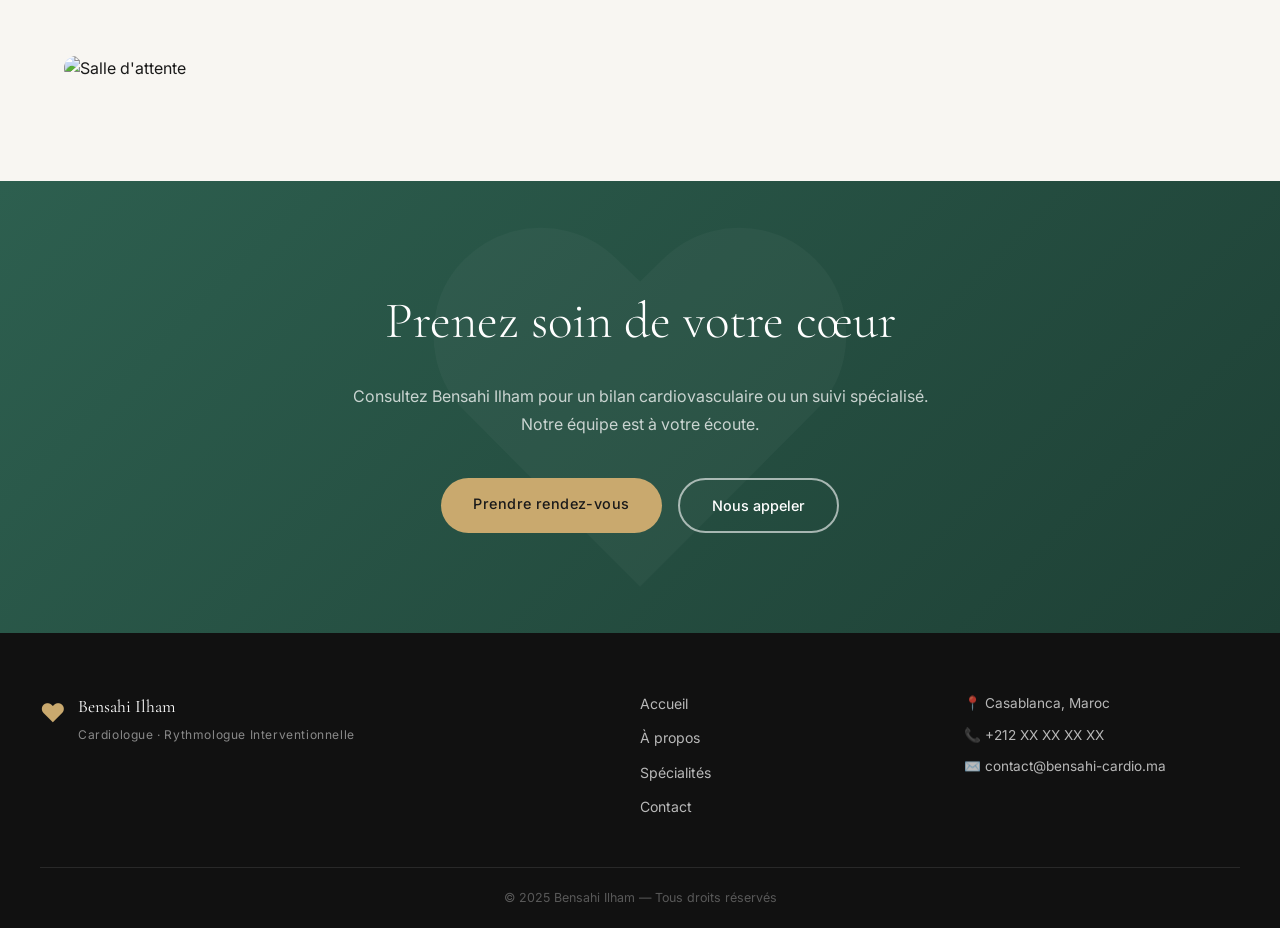
==== commit e5a4ed9d: "Ajout des photos" ====
--- a/index.html
+++ b/index.html
@@ -49,10 +49,7 @@
             </div>
         </div>
         <div class="hero-visual">
-            <div class="img-placeholder hero-placeholder">
-                <span class="placeholder-icon">📷</span>
-                <span>Photo du cabinet</span>
-            </div>
+            <img src="images/photo-cabinet.jpg" alt="Cabinet du Pr Bensahi Ilham" class="hero-img">
         </div>
     </section>
 
@@ -82,10 +79,7 @@
 
     <section class="about-preview">
         <div class="about-img">
-            <div class="img-placeholder portrait-placeholder">
-                <span class="placeholder-icon">👩‍⚕️</span>
-                <span>Photo du Pr Bensahi</span>
-            </div>
+            <img src="images/pr-bensahi.jpg" alt="Professeur Bensahi Ilham" class="portrait-img">
             <div class="about-badge">
                 <span class="badge-icon">♥</span>
                 <span>Cardiologue agréée</span>
@@ -133,22 +127,10 @@
             <h2 class="section-title">Un espace pensé pour vous</h2>
         </div>
         <div class="galerie-grid">
-            <div class="img-placeholder gal-main">
-                <span class="placeholder-icon">📷</span>
-                <span>Accueil du cabinet</span>
-            </div>
-            <div class="img-placeholder gal-small">
-                <span class="placeholder-icon">📷</span>
-                <span>Salle de consultation</span>
-            </div>
-            <div class="img-placeholder gal-small">
-                <span class="placeholder-icon">📷</span>
-                <span>Équipements médicaux</span>
-            </div>
-            <div class="img-placeholder gal-small">
-                <span class="placeholder-icon">📷</span>
-                <span>Salle d'attente</span>
-            </div>
+            <img src="images/accueil-cabinet.jpg" alt="Accueil du cabinet" class="gal-main gal-img">
+            <img src="images/salle-consultation.jpg" alt="Salle de consultation" class="gal-small gal-img">
+            <img src="images/equipements-medicaux.jpg" alt="Équipements médicaux" class="gal-small gal-img">
+            <img src="images/salle-attente.jpg" alt="Salle d'attente" class="gal-small gal-img">
         </div>
     </section>
 
@@ -185,7 +167,7 @@
             </div>
         </div>
         <div class="footer-bottom">
-            <p>© 2025Bensahi Ilham — Tous droits réservés</p>
+            <p>© 2025 Bensahi Ilham — Tous droits réservés</p>
         </div>
     </footer>
 
--- a/style.css
+++ b/style.css
@@ -26,9 +26,7 @@
     box-sizing: border-box;
 }
 
-html {
-    scroll-behavior: smooth;
-}
+html { scroll-behavior: smooth; }
 
 body {
     font-family: var(--font-body);
@@ -37,15 +35,8 @@
     line-height: 1.6;
 }
 
-a {
-    text-decoration: none;
-    color: inherit;
-}
-
-img {
-    max-width: 100%;
-    display: block;
-}
+a { text-decoration: none; color: inherit; }
+img { max-width: 100%; display: block; }
 
 
 .img-placeholder {
@@ -56,16 +47,11 @@
     justify-content: center;
     gap: 10px;
     color: #888;
-    font-family: var(--font-body);
     font-size: 0.85rem;
     border-radius: var(--radius);
     border: 2px dashed #bbb;
 }
-
-.placeholder-icon {
-    font-size: 2rem;
-    opacity: 0.5;
-}
+.placeholder-icon { font-size: 2rem; opacity: 0.5; }
 
 
 .btn-primary {
@@ -74,56 +60,39 @@
     color: var(--blanc-pur);
     padding: 14px 32px;
     border-radius: 50px;
-    font-family: var(--font-body);
     font-size: 0.9rem;
     font-weight: 500;
     letter-spacing: 0.03em;
     transition: background-color var(--transition), transform var(--transition);
 }
-
-.btn-primary:hover {
-    background-color: var(--vert-clair);
-    transform: translateY(-2px);
-}
+.btn-primary:hover { background-color: var(--vert-clair); transform: translateY(-2px); }
 
 .btn-secondary {
     display: inline-block;
     color: var(--vert);
     padding: 14px 32px;
     border-radius: 50px;
-    font-family: var(--font-body);
     font-size: 0.9rem;
     font-weight: 500;
     border: 2px solid var(--vert);
     transition: all var(--transition);
 }
-
-.btn-secondary:hover {
-    background-color: var(--vert);
-    color: var(--blanc-pur);
-    transform: translateY(-2px);
-}
+.btn-secondary:hover { background-color: var(--vert); color: var(--blanc-pur); transform: translateY(-2px); }
 
 .btn-outline {
     display: inline-block;
     color: var(--blanc-pur);
     padding: 14px 32px;
     border-radius: 50px;
-    font-family: var(--font-body);
     font-size: 0.9rem;
     font-weight: 500;
     border: 2px solid rgba(255,255,255,0.6);
     transition: all var(--transition);
 }
-
-.btn-outline:hover {
-    background-color: rgba(255,255,255,0.15);
-    transform: translateY(-2px);
-}
+.btn-outline:hover { background-color: rgba(255,255,255,0.15); transform: translateY(-2px); }
 
 
 .section-eyebrow {
-    font-family: var(--font-body);
     font-size: 0.78rem;
     font-weight: 500;
     letter-spacing: 0.15em;
@@ -131,7 +100,6 @@
     color: var(--or);
     margin-bottom: 12px;
 }
-
 .section-title {
     font-family: var(--font-display);
     font-size: clamp(2rem, 4vw, 3rem);
@@ -139,646 +107,155 @@
     color: var(--texte);
     line-height: 1.2;
 }
-
-.section-header {
-    text-align: center;
-    margin-bottom: 60px;
-}
+.section-header { text-align: center; margin-bottom: 60px; }
 
 
 .header {
-    position: fixed;
-    top: 0;
-    left: 0;
-    right: 0;
-    z-index: 100;
+    position: fixed; top: 0; left: 0; right: 0; z-index: 100;
     background-color: rgba(248, 246, 242, 0.95);
     backdrop-filter: blur(10px);
     border-bottom: 1px solid var(--or-clair);
     transition: box-shadow var(--transition);
 }
-
-.header.scrolled {
-    box-shadow: var(--shadow);
-}
-
+.header.scrolled { box-shadow: var(--shadow); }
 .nav-container {
-    max-width: 1200px;
-    margin: 0 auto;
-    padding: 0 24px;
-    height: 72px;
-    display: flex;
-    align-items: center;
-    justify-content: space-between;
-}
-
-.logo {
-    display: flex;
-    align-items: center;
-    gap: 12px;
-}
-
-.logo-icon {
-    font-size: 1.6rem;
-    color: var(--vert);
-}
-
-.logo-text {
-    display: flex;
-    flex-direction: column;
-}
-
-.logo-title {
-    font-family: var(--font-display);
-    font-size: 1.1rem;
-    font-weight: 600;
-    color: var(--texte);
-    line-height: 1.2;
-}
-
-.logo-subtitle {
-    font-size: 0.7rem;
-    color: var(--texte-doux);
-    letter-spacing: 0.05em;
-}
-
-.nav {
-    display: flex;
-    align-items: center;
-    gap: 36px;
-}
-
-.nav-link {
-    font-size: 0.88rem;
-    font-weight: 400;
-    color: var(--texte-doux);
-    transition: color var(--transition);
-    position: relative;
-}
-
+    max-width: 1200px; margin: 0 auto; padding: 0 24px;
+    height: 72px; display: flex; align-items: center; justify-content: space-between;
+}
+.logo { display: flex; align-items: center; gap: 12px; }
+.logo-icon { font-size: 1.6rem; color: var(--vert); }
+.logo-text { display: flex; flex-direction: column; }
+.logo-title { font-family: var(--font-display); font-size: 1.1rem; font-weight: 600; color: var(--texte); line-height: 1.2; }
+.logo-subtitle { font-size: 0.7rem; color: var(--texte-doux); letter-spacing: 0.05em; }
+.nav { display: flex; align-items: center; gap: 36px; }
+.nav-link { font-size: 0.88rem; color: var(--texte-doux); transition: color var(--transition); position: relative; }
 .nav-link::after {
-    content: '';
-    position: absolute;
-    bottom: -4px;
-    left: 0;
-    right: 0;
-    height: 1px;
-    background-color: var(--or);
-    transform: scaleX(0);
-    transition: transform var(--transition);
-}
-
-.nav-link:hover,
-.nav-link.active {
-    color: var(--texte);
-}
-
-.nav-link:hover::after,
-.nav-link.active::after {
-    transform: scaleX(1);
-}
-
+    content: ''; position: absolute; bottom: -4px; left: 0; right: 0;
+    height: 1px; background-color: var(--or); transform: scaleX(0); transition: transform var(--transition);
+}
+.nav-link:hover, .nav-link.active { color: var(--texte); }
+.nav-link:hover::after, .nav-link.active::after { transform: scaleX(1); }
 .nav-btn {
-    background-color: var(--vert);
-    color: var(--blanc-pur);
-    padding: 10px 24px;
-    border-radius: 50px;
-    font-size: 0.85rem;
-    font-weight: 500;
+    background-color: var(--vert); color: var(--blanc-pur);
+    padding: 10px 24px; border-radius: 50px; font-size: 0.85rem; font-weight: 500;
     transition: background-color var(--transition);
 }
-
-.nav-btn:hover {
-    background-color: var(--vert-clair);
-}
-
-.burger {
-    display: none;
-    flex-direction: column;
-    gap: 5px;
-    background: none;
-    border: none;
-    cursor: pointer;
-    padding: 4px;
-}
-
-.burger span {
-    display: block;
-    width: 24px;
-    height: 2px;
-    background-color: var(--texte);
-    border-radius: 2px;
-    transition: all var(--transition);
-}
-
-.mobile-menu {
-    display: none;
-    flex-direction: column;
-    padding: 16px 24px 24px;
-    border-top: 1px solid var(--or-clair);
-    background-color: var(--blanc);
-}
-
-.mobile-menu.open {
-    display: flex;
-}
-
-.mobile-link {
-    padding: 14px 0;
-    font-size: 1rem;
-    color: var(--texte);
-    border-bottom: 1px solid var(--or-clair);
-}
-
-.mobile-rdv {
-    margin-top: 16px;
-    background-color: var(--vert);
-    color: var(--blanc-pur) !important;
-    text-align: center;
-    padding: 14px !important;
-    border-radius: 50px;
-    border-bottom: none !important;
-}
+.nav-btn:hover { background-color: var(--vert-clair); }
+.burger { display: none; flex-direction: column; gap: 5px; background: none; border: none; cursor: pointer; padding: 4px; }
+.burger span { display: block; width: 24px; height: 2px; background-color: var(--texte); border-radius: 2px; transition: all var(--transition); }
+.mobile-menu { display: none; flex-direction: column; padding: 16px 24px 24px; border-top: 1px solid var(--or-clair); background-color: var(--blanc); }
+.mobile-menu.open { display: flex; }
+.mobile-link { padding: 14px 0; font-size: 1rem; color: var(--texte); border-bottom: 1px solid var(--or-clair); }
+.mobile-rdv { margin-top: 16px; background-color: var(--vert); color: var(--blanc-pur) !important; text-align: center; padding: 14px !important; border-radius: 50px; border-bottom: none !important; }
 
 
 .hero {
-    min-height: 100vh;
-    padding: 120px 24px 80px;
-    max-width: 1200px;
-    margin: 0 auto;
-    display: grid;
-    grid-template-columns: 1fr 1fr;
-    align-items: center;
-    gap: 60px;
-}
-
-.hero-eyebrow {
-    font-family: var(--font-body);
-    font-size: 0.78rem;
-    font-weight: 500;
-    letter-spacing: 0.15em;
-    text-transform: uppercase;
-    color: var(--or);
-    margin-bottom: 20px;
-}
-
-.hero-title {
-    font-family: var(--font-display);
-    font-size: clamp(2.8rem, 5vw, 4.5rem);
-    font-weight: 300;
-    line-height: 1.1;
-    color: var(--texte);
-    margin-bottom: 24px;
-}
-
-.hero-title em {
-    font-style: italic;
-    color: var(--vert);
-}
-
-.hero-desc {
-    font-size: 1rem;
-    color: var(--texte-doux);
-    line-height: 1.7;
-    max-width: 480px;
-    margin-bottom: 36px;
-}
-
-.hero-actions {
-    display: flex;
-    gap: 16px;
-    flex-wrap: wrap;
-}
-
-.hero-visual {
-    position: relative;
-}
-
-.hero-placeholder {
-    width: 100%;
-    height: 520px;
-    border-radius: var(--radius-lg);
-}
-
-
-.stats {
-    background-color: var(--vert);
-    padding: 48px 24px;
-}
-
-.stats-container {
-    max-width: 900px;
-    margin: 0 auto;
-    display: flex;
-    align-items: center;
-    justify-content: space-between;
-    flex-wrap: wrap;
-    gap: 32px;
-}
-
-.stat-item {
-    display: flex;
-    flex-direction: column;
-    align-items: center;
-    text-align: center;
-    flex: 1;
-    min-width: 120px;
-}
-
-.stat-number {
-    font-family: var(--font-display);
-    font-size: 3rem;
-    font-weight: 300;
-    color: var(--or);
-    line-height: 1;
-}
-
-.stat-label {
-    font-size: 0.8rem;
-    color: rgba(255,255,255,0.75);
-    margin-top: 8px;
-    letter-spacing: 0.05em;
-}
-
-.stat-divider {
-    width: 1px;
-    height: 60px;
-    background-color: rgba(255,255,255,0.2);
-}
-
-
-.about-preview {
-    max-width: 1200px;
-    margin: 100px auto;
-    padding: 0 24px;
-    display: grid;
-    grid-template-columns: 1fr 1fr;
-    align-items: center;
-    gap: 80px;
-}
-
-.about-img {
-    position: relative;
-}
-
-.portrait-placeholder {
-    width: 100%;
-    height: 560px;
-    border-radius: var(--radius-lg);
-}
-
+    min-height: 100vh; padding: 120px 24px 80px;
+    max-width: 1200px; margin: 0 auto;
+    display: grid; grid-template-columns: 1fr 1fr; align-items: center; gap: 60px;
+}
+.hero-eyebrow { font-size: 0.78rem; font-weight: 500; letter-spacing: 0.15em; text-transform: uppercase; color: var(--or); margin-bottom: 20px; }
+.hero-title { font-family: var(--font-display); font-size: clamp(2.8rem, 5vw, 4.5rem); font-weight: 300; line-height: 1.1; color: var(--texte); margin-bottom: 24px; }
+.hero-title em { font-style: italic; color: var(--vert); }
+.hero-desc { font-size: 1rem; color: var(--texte-doux); line-height: 1.7; max-width: 480px; margin-bottom: 36px; }
+.hero-actions { display: flex; gap: 16px; flex-wrap: wrap; }
+.hero-visual { position: relative; }
+
+
+.stats { background-color: var(--vert); padding: 48px 24px; }
+.stats-container { max-width: 900px; margin: 0 auto; display: flex; align-items: center; justify-content: space-between; flex-wrap: wrap; gap: 32px; }
+.stat-item { display: flex; flex-direction: column; align-items: center; text-align: center; flex: 1; min-width: 120px; }
+.stat-number { font-family: var(--font-display); font-size: 3rem; font-weight: 300; color: var(--or); line-height: 1; }
+.stat-label { font-size: 0.8rem; color: rgba(255,255,255,0.75); margin-top: 8px; letter-spacing: 0.05em; }
+.stat-divider { width: 1px; height: 60px; background-color: rgba(255,255,255,0.2); }
+
+
+.about-preview { max-width: 1200px; margin: 100px auto; padding: 0 24px; display: grid; grid-template-columns: 1fr 1fr; align-items: center; gap: 80px; }
+.about-img { position: relative; }
 .about-badge {
-    position: absolute;
-    bottom: -20px;
-    right: -20px;
-    background-color: var(--blanc-pur);
-    border: 2px solid var(--or-clair);
-    border-radius: var(--radius);
-    padding: 16px 24px;
-    display: flex;
-    align-items: center;
-    gap: 10px;
-    box-shadow: var(--shadow);
-    font-size: 0.85rem;
-    font-weight: 500;
-}
-
-.badge-icon {
-    font-size: 1.2rem;
-    color: var(--vert);
-}
-
-.about-content {
-    display: flex;
-    flex-direction: column;
-    gap: 20px;
-}
-
-.about-text {
-    font-size: 0.98rem;
-    color: var(--texte-doux);
-    line-height: 1.8;
-}
-
-
-.specialites-preview {
-    background-color: #F0EDE8;
-    padding: 100px 24px;
-}
-
-.specialites-preview .section-header {
-    max-width: 1200px;
-    margin: 0 auto 60px;
-    text-align: center;
-}
-
-.cards-grid {
-    max-width: 1200px;
-    margin: 0 auto;
-    display: grid;
-    grid-template-columns: repeat(3, 1fr);
-    gap: 28px;
-}
-
-.card {
-    background-color: var(--blanc-pur);
-    border-radius: var(--radius-lg);
-    padding: 40px 32px;
-    display: flex;
-    flex-direction: column;
-    gap: 16px;
-    transition: transform var(--transition), box-shadow var(--transition);
-    border: 1px solid transparent;
-}
-
-.card:hover {
-    transform: translateY(-6px);
-    box-shadow: var(--shadow-lg);
-}
-
-.card-featured {
-    background-color: var(--vert);
-    color: var(--blanc-pur);
-}
-
-.card-featured .card-text {
-    color: rgba(255,255,255,0.8);
-}
-
-.card-featured .card-link {
-    color: var(--or);
-}
-
-.card-icon {
-    font-size: 2rem;
-}
-
-.card-title {
-    font-family: var(--font-display);
-    font-size: 1.4rem;
-    font-weight: 500;
-}
-
-.card-text {
-    font-size: 0.9rem;
-    color: var(--texte-doux);
-    line-height: 1.7;
-    flex: 1;
-}
-
-.card-link {
-    font-size: 0.85rem;
-    font-weight: 500;
-    color: var(--vert);
-    transition: color var(--transition);
-}
-
-.card-link:hover {
-    color: var(--or);
-}
-
-
-.galerie {
-    max-width: 1200px;
-    margin: 100px auto;
-    padding: 0 24px;
-}
-
-.galerie-grid {
-    display: grid;
-    grid-template-columns: 2fr 1fr;
-    grid-template-rows: 240px 240px;
-    gap: 16px;
-}
-
-.gal-main {
-    grid-row: 1 / 3;
-    border-radius: var(--radius-lg);
-}
-
-.gal-small {
-    border-radius: var(--radius);
-}
-
-
-.cta-section {
-    background: linear-gradient(135deg, var(--vert) 0%, #1E4035 100%);
-    padding: 100px 24px;
-    text-align: center;
-    position: relative;
-    overflow: hidden;
-}
-
-.cta-section::before {
-    content: '♥';
-    position: absolute;
-    font-size: 30rem;
-    color: rgba(255,255,255,0.03);
-    top: 50%;
-    left: 50%;
-    transform: translate(-50%, -50%);
-    pointer-events: none;
-}
-
-.cta-content {
-    position: relative;
-    max-width: 600px;
-    margin: 0 auto;
-}
-
-.cta-title {
-    font-family: var(--font-display);
-    font-size: clamp(2rem, 4vw, 3.2rem);
-    font-weight: 300;
-    color: var(--blanc-pur);
-    margin-bottom: 20px;
-}
-
-.cta-text {
-    font-size: 1rem;
-    color: rgba(255,255,255,0.75);
-    line-height: 1.7;
-    margin-bottom: 40px;
-}
-
-.cta-actions {
-    display: flex;
-    gap: 16px;
-    justify-content: center;
-    flex-wrap: wrap;
-}
-
-.cta-section .btn-primary {
-    background-color: var(--or);
-    color: var(--texte);
-}
-
-.cta-section .btn-primary:hover {
-    background-color: var(--bois);
-}
-
-
-.footer {
-    background-color: #111;
-    color: rgba(255,255,255,0.7);
-    padding: 60px 24px 0;
-}
-
-.footer-container {
-    max-width: 1200px;
-    margin: 0 auto;
-    display: grid;
-    grid-template-columns: 2fr 1fr 1fr;
-    gap: 48px;
-    padding-bottom: 48px;
-    border-bottom: 1px solid rgba(255,255,255,0.1);
-}
-
-.footer-brand {
-    display: flex;
-    align-items: flex-start;
-    gap: 12px;
-}
-
-.footer-brand .logo-icon {
-    font-size: 1.6rem;
-    color: var(--or);
-}
-
-.footer-title {
-    display: block;
-    font-family: var(--font-display);
-    font-size: 1.1rem;
-    color: var(--blanc-pur);
-    margin-bottom: 4px;
-}
-
-.footer-subtitle {
-    display: block;
-    font-size: 0.75rem;
-    color: rgba(255,255,255,0.5);
-    letter-spacing: 0.05em;
-}
-
-.footer-links {
-    display: flex;
-    flex-direction: column;
-    gap: 12px;
-}
-
-.footer-links a {
-    font-size: 0.88rem;
-    transition: color var(--transition);
-}
-
-.footer-links a:hover {
-    color: var(--or);
-}
-
-.footer-contact {
-    display: flex;
-    flex-direction: column;
-    gap: 10px;
-    font-size: 0.85rem;
-}
-
-.footer-bottom {
-    max-width: 1200px;
-    margin: 0 auto;
-    padding: 20px 0;
-    font-size: 0.78rem;
-    text-align: center;
-    color: rgba(255,255,255,0.3);
-}
-
-
-.fade-in {
-    opacity: 0;
-    transform: translateY(24px);
-    transition: opacity 0.6s ease, transform 0.6s ease;
-}
-
-.fade-in.visible {
-    opacity: 1;
-    transform: translateY(0);
-}
+    position: absolute; bottom: -20px; right: -20px;
+    background-color: var(--blanc-pur); border: 2px solid var(--or-clair);
+    border-radius: var(--radius); padding: 16px 24px;
+    display: flex; align-items: center; gap: 10px;
+    box-shadow: var(--shadow); font-size: 0.85rem; font-weight: 500;
+}
+.badge-icon { font-size: 1.2rem; color: var(--vert); }
+.about-content { display: flex; flex-direction: column; gap: 20px; }
+.about-text { font-size: 0.98rem; color: var(--texte-doux); line-height: 1.8; }
+
+
+.specialites-preview { background-color: #F0EDE8; padding: 100px 24px; }
+.specialites-preview .section-header { max-width: 1200px; margin: 0 auto 60px; text-align: center; }
+.cards-grid { max-width: 1200px; margin: 0 auto; display: grid; grid-template-columns: repeat(3, 1fr); gap: 28px; }
+.card { background-color: var(--blanc-pur); border-radius: var(--radius-lg); padding: 40px 32px; display: flex; flex-direction: column; gap: 16px; transition: transform var(--transition), box-shadow var(--transition); border: 1px solid transparent; }
+.card:hover { transform: translateY(-6px); box-shadow: var(--shadow-lg); }
+.card-featured { background-color: var(--vert); color: var(--blanc-pur); }
+.card-featured .card-text { color: rgba(255,255,255,0.8); }
+.card-featured .card-link { color: var(--or); }
+.card-icon { font-size: 2rem; }
+.card-title { font-family: var(--font-display); font-size: 1.4rem; font-weight: 500; }
+.card-text { font-size: 0.9rem; color: var(--texte-doux); line-height: 1.7; flex: 1; }
+.card-link { font-size: 0.85rem; font-weight: 500; color: var(--vert); transition: color var(--transition); }
+.card-link:hover { color: var(--or); }
+
+
+.galerie { max-width: 1200px; margin: 100px auto; padding: 0 24px; }
+.galerie-grid { display: grid; grid-template-columns: 2fr 1fr; grid-template-rows: 240px 240px; gap: 16px; }
+.gal-main { grid-row: 1 / 3; border-radius: var(--radius-lg); }
+.gal-small { border-radius: var(--radius); }
+
+
+.cta-section { background: linear-gradient(135deg, var(--vert) 0%, #1E4035 100%); padding: 100px 24px; text-align: center; position: relative; overflow: hidden; }
+.cta-section::before { content: '♥'; position: absolute; font-size: 30rem; color: rgba(255,255,255,0.03); top: 50%; left: 50%; transform: translate(-50%, -50%); pointer-events: none; }
+.cta-content { position: relative; max-width: 600px; margin: 0 auto; }
+.cta-title { font-family: var(--font-display); font-size: clamp(2rem, 4vw, 3.2rem); font-weight: 300; color: var(--blanc-pur); margin-bottom: 20px; }
+.cta-text { font-size: 1rem; color: rgba(255,255,255,0.75); line-height: 1.7; margin-bottom: 40px; }
+.cta-actions { display: flex; gap: 16px; justify-content: center; flex-wrap: wrap; }
+.cta-section .btn-primary { background-color: var(--or); color: var(--texte); }
+.cta-section .btn-primary:hover { background-color: var(--bois); }
+
+
+.footer { background-color: #111; color: rgba(255,255,255,0.7); padding: 60px 24px 0; }
+.footer-container { max-width: 1200px; margin: 0 auto; display: grid; grid-template-columns: 2fr 1fr 1fr; gap: 48px; padding-bottom: 48px; border-bottom: 1px solid rgba(255,255,255,0.1); }
+.footer-brand { display: flex; align-items: flex-start; gap: 12px; }
+.footer-brand .logo-icon { font-size: 1.6rem; color: var(--or); }
+.footer-title { display: block; font-family: var(--font-display); font-size: 1.1rem; color: var(--blanc-pur); margin-bottom: 4px; }
+.footer-subtitle { display: block; font-size: 0.75rem; color: rgba(255,255,255,0.5); letter-spacing: 0.05em; }
+.footer-links { display: flex; flex-direction: column; gap: 12px; }
+.footer-links a { font-size: 0.88rem; transition: color var(--transition); }
+.footer-links a:hover { color: var(--or); }
+.footer-contact { display: flex; flex-direction: column; gap: 10px; font-size: 0.85rem; }
+.footer-bottom { max-width: 1200px; margin: 0 auto; padding: 20px 0; font-size: 0.78rem; text-align: center; color: rgba(255,255,255,0.3); }
+
+
+.fade-in { opacity: 0; transform: translateY(24px); transition: opacity 0.6s ease, transform 0.6s ease; }
+.fade-in.visible { opacity: 1; transform: translateY(0); }
+
+
+.hero-img { width: 100%; height: 520px; object-fit: cover; border-radius: var(--radius-lg); }
+.portrait-img { width: 100%; height: 560px; object-fit: cover; border-radius: var(--radius-lg); }
+.gal-img { width: 100%; height: 100%; object-fit: cover; }
 
 
 @media (max-width: 992px) {
-    .hero {
-        grid-template-columns: 1fr;
-        min-height: auto;
-        padding-top: 100px;
-        text-align: center;
-    }
-
-    .hero-desc {
-        max-width: 100%;
-    }
-
-    .hero-actions {
-        justify-content: center;
-    }
-
-    .hero-placeholder {
-        height: 320px;
-    }
-
-    .about-preview {
-        grid-template-columns: 1fr;
-        gap: 60px;
-    }
-
-    .portrait-placeholder {
-        height: 360px;
-    }
-
-    .about-badge {
-        right: 20px;
-    }
-
-    .cards-grid {
-        grid-template-columns: 1fr;
-    }
-
-    .galerie-grid {
-        grid-template-columns: 1fr;
-        grid-template-rows: auto;
-    }
-
-    .gal-main {
-        grid-row: auto;
-        height: 280px;
-    }
-
-    .gal-small {
-        height: 200px;
-    }
-
-    .footer-container {
-        grid-template-columns: 1fr;
-        gap: 32px;
-    }
-
-    .stat-divider {
-        display: none;
-    }
-
-    .stats-container {
-        justify-content: center;
-    }
+    .hero { grid-template-columns: 1fr; min-height: auto; padding-top: 100px; text-align: center; }
+    .hero-desc { max-width: 100%; }
+    .hero-actions { justify-content: center; }
+    .hero-img { height: 320px; }
+    .about-preview { grid-template-columns: 1fr; gap: 60px; }
+    .portrait-img { height: 360px; }
+    .about-badge { right: 20px; }
+    .cards-grid { grid-template-columns: 1fr; }
+    .galerie-grid { grid-template-columns: 1fr; grid-template-rows: auto; }
+    .gal-main { grid-row: auto; height: 280px; }
+    .gal-small { height: 200px; }
+    .footer-container { grid-template-columns: 1fr; gap: 32px; }
+    .stat-divider { display: none; }
+    .stats-container { justify-content: center; }
 }
 
 @media (max-width: 768px) {
-    .nav {
-        display: none;
-    }
-
-    .burger {
-        display: flex;
-    }
-
-    .section-title {
-        font-size: 2rem;
-    }
+    .nav { display: none; }
+    .burger { display: flex; }
+    .section-title { font-size: 2rem; }
 }
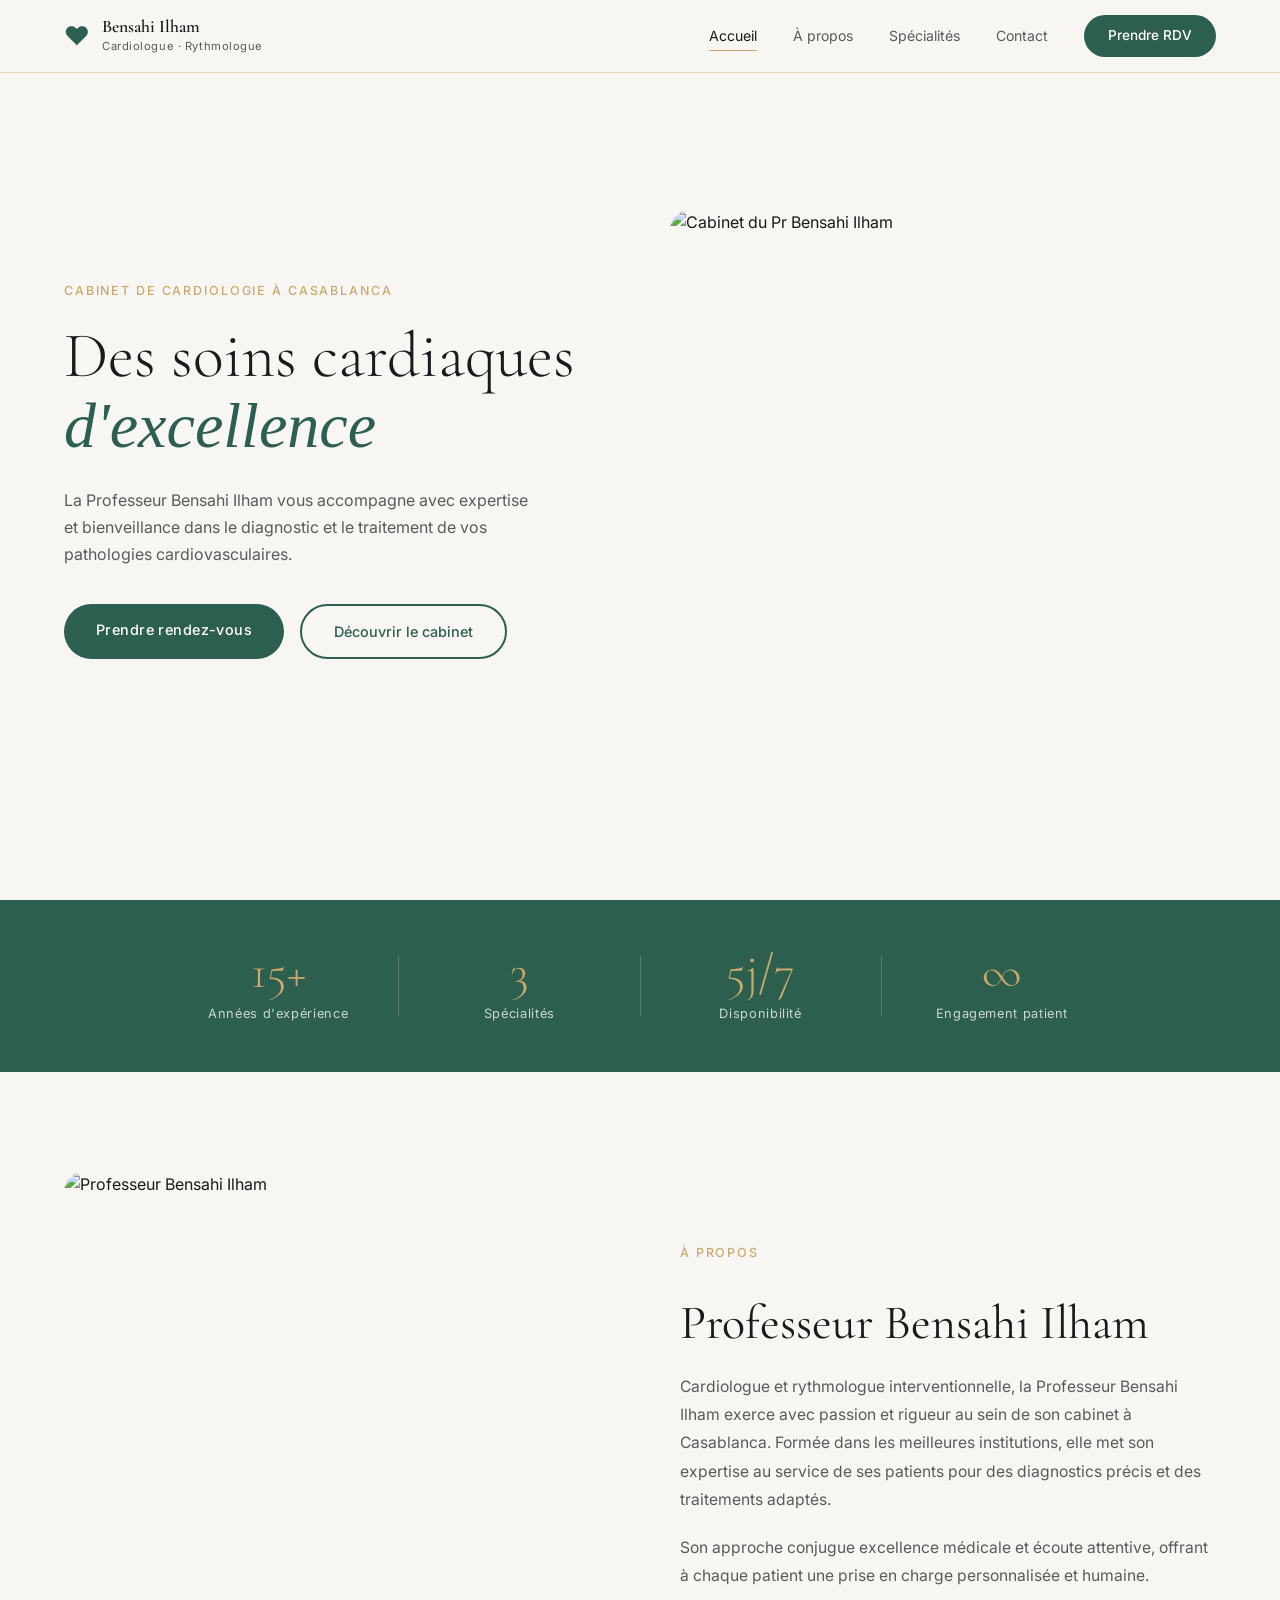
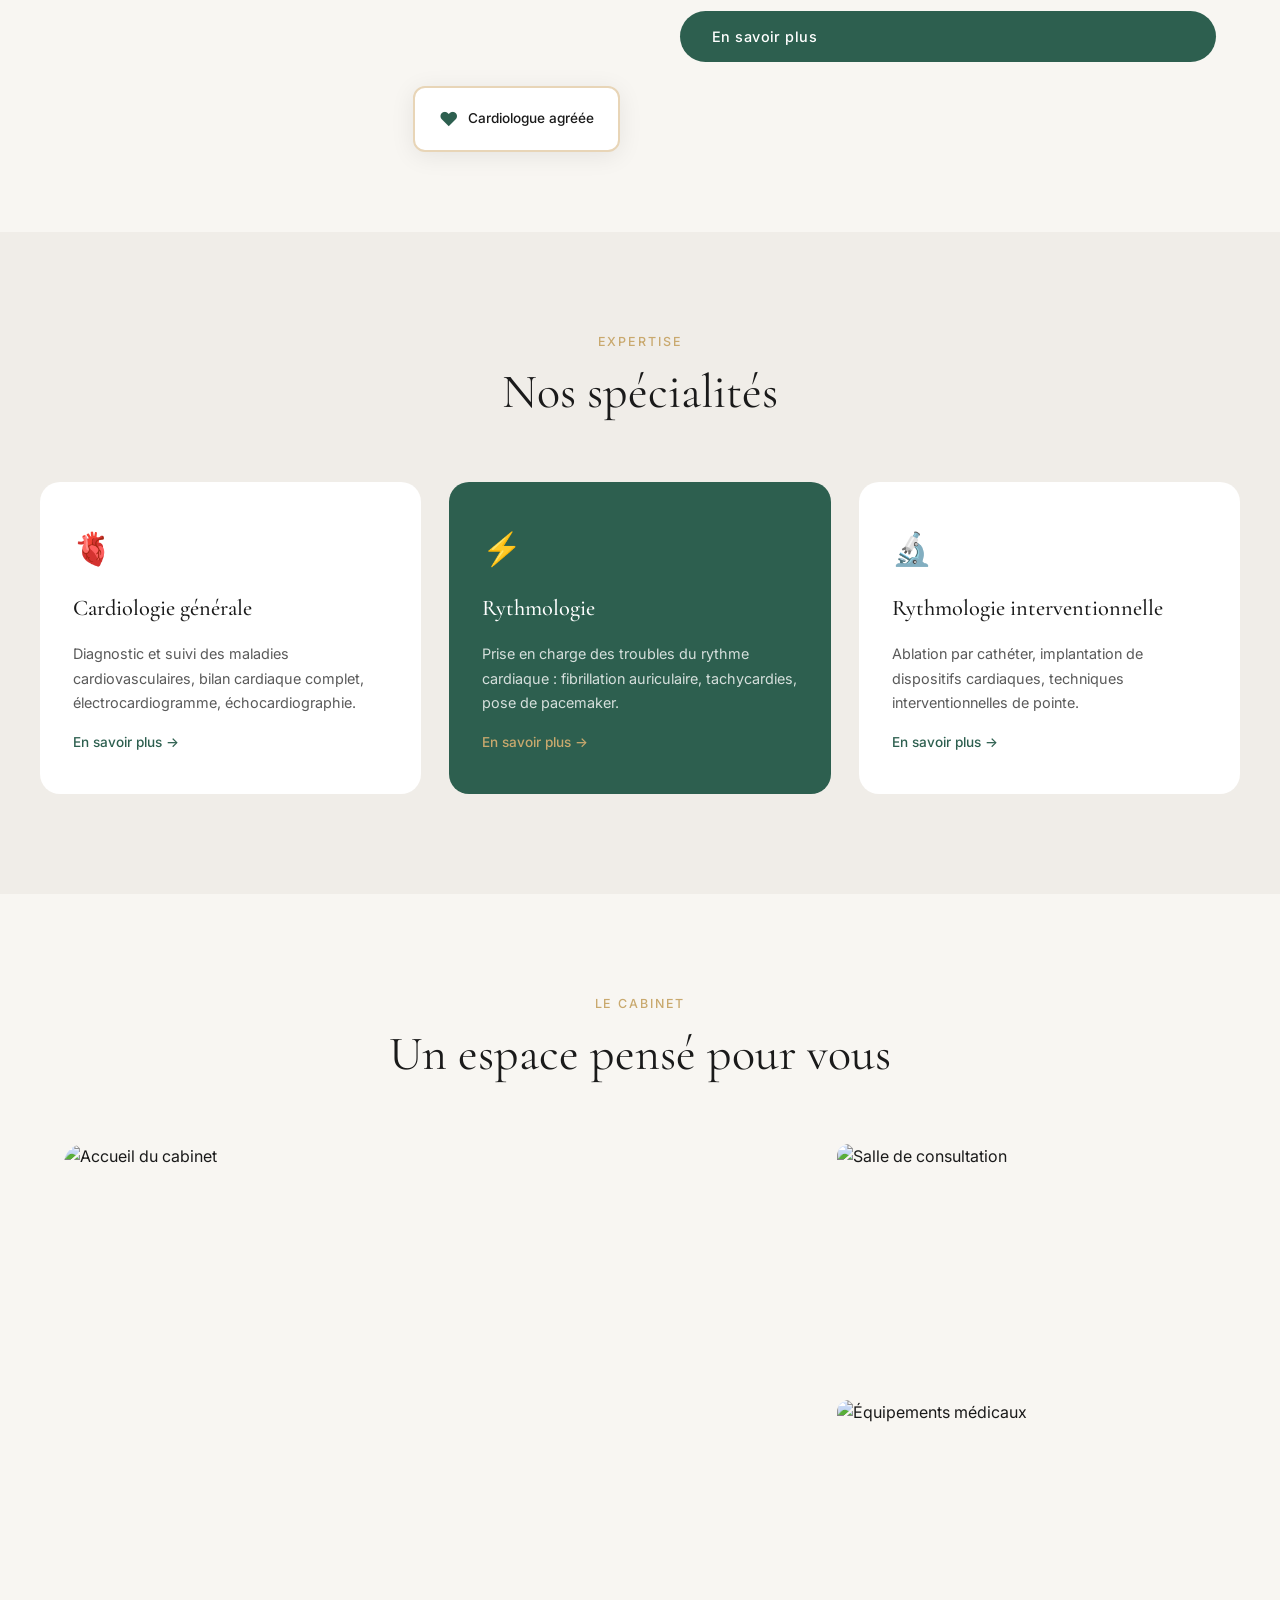
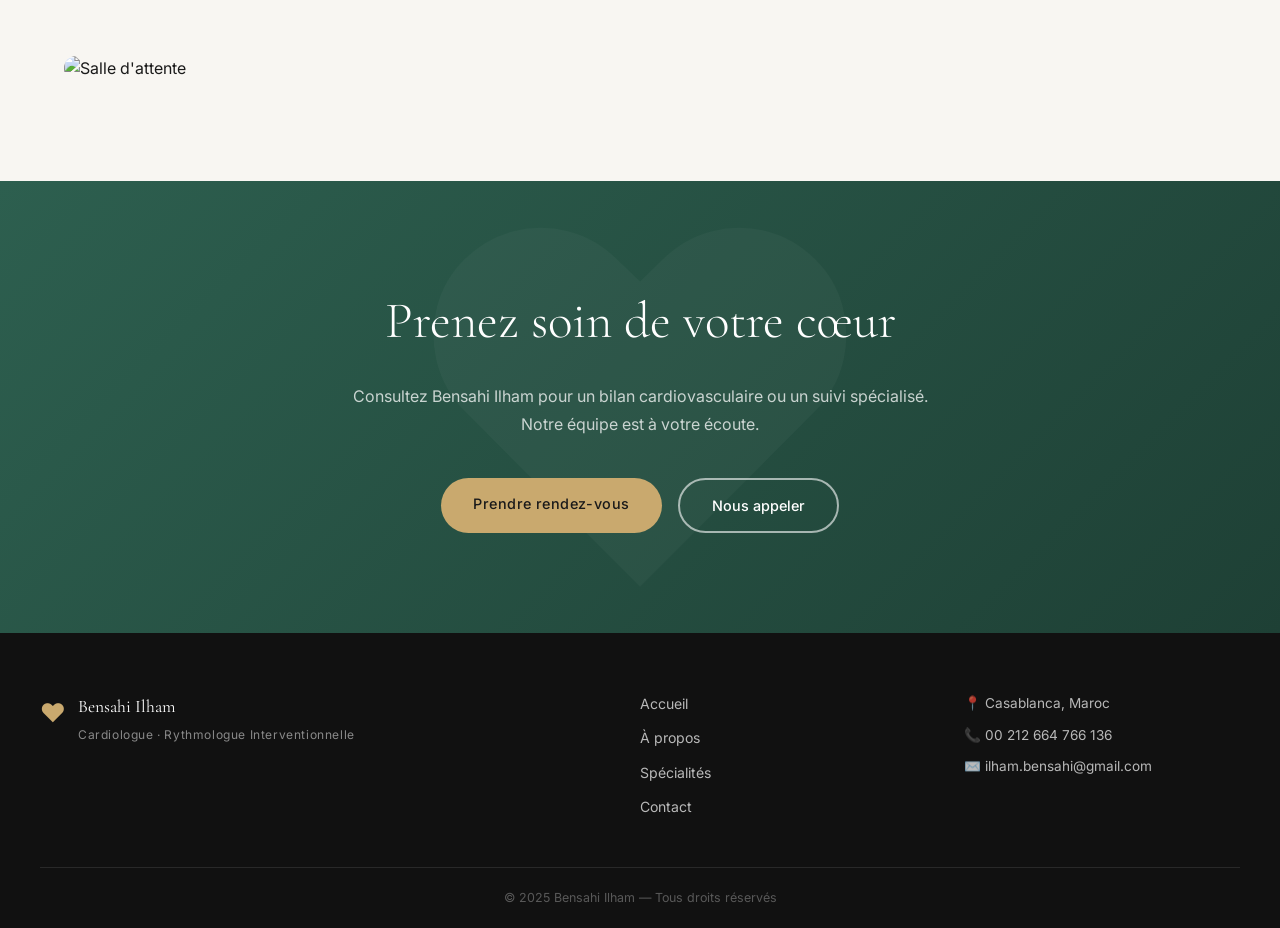
==== commit fb602028: "Ajustement des coordonnées" ====
--- a/index.html
+++ b/index.html
@@ -140,7 +140,7 @@
             <p class="cta-text">Consultez Bensahi Ilham pour un bilan cardiovasculaire ou un suivi spécialisé. Notre équipe est à votre écoute.</p>
             <div class="cta-actions">
                 <a href="contact.html" class="btn-primary">Prendre rendez-vous</a>
-                <a href="tel:+212XXXXXXXX" class="btn-outline">Nous appeler</a>
+                <a href="tel:00 212 664 766 136" class="btn-outline">Nous appeler</a>
             </div>
         </div>
     </section>
@@ -162,8 +162,8 @@
             </div>
             <div class="footer-contact">
                 <p>📍 Casablanca, Maroc</p>
-                <p>📞 +212 XX XX XX XX</p>
-                <p>✉️ contact@bensahi-cardio.ma</p>
+                <p>📞 00 212 664 766 136</p>
+                <p>✉️ ilham.bensahi@gmail.com</p>
             </div>
         </div>
         <div class="footer-bottom">
